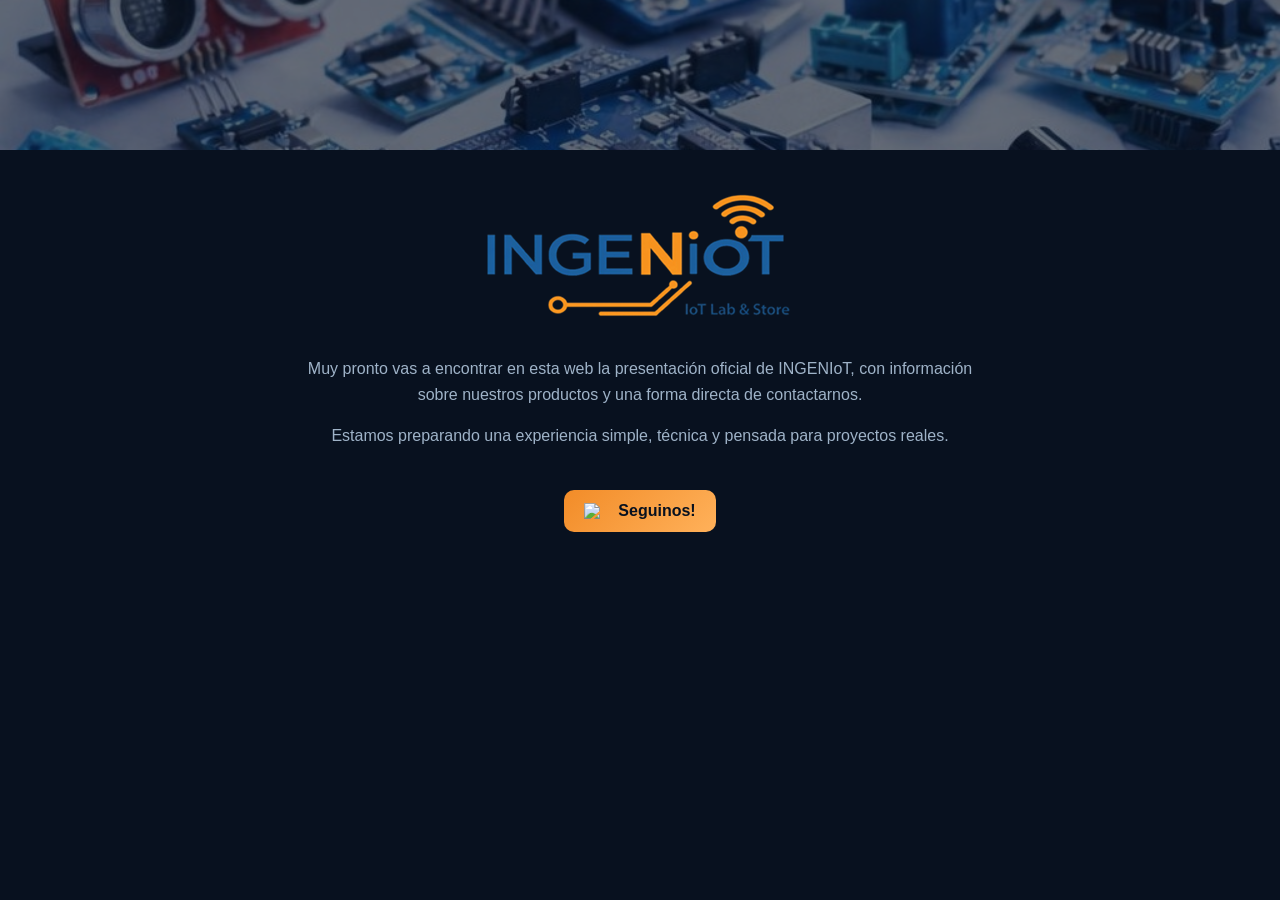
==== index.html @ 0d0c2e65 "Remove heading and add empty heading in index.html Removed the heading 'Algo está llegando' and repl" ====
<!DOCTYPE html>

<html lang="es">
<head>
  <meta charset="UTF-8">
  <title>INGENIoT</title>
  <meta name="viewport" content="width=device-width, initial-scale=1.0">

  <link rel="icon" type="image/png" href="ingeniot_reducido.png">

  <style>
    body {
      margin: 0;
      font-family: Arial, sans-serif;
      background: #08111F;
      color: #EAF2FB;
      text-align: center;
    }

    /* 🔵 BANNER */
    .banner {
      height: 150px;
      background-image: url("banner_modulos.jpeg");
      background-size: cover;
      background-position: center;
      position: relative;
    }

    .banner::after {
      content: "";
      position: absolute;
      inset: 0;
      background: rgba(8, 17, 31, 0.6);
    }

    .banner-content {
      position: relative;
      z-index: 1;
      height: 100%;
      display: flex;
      align-items: center;
      justify-content: center;
    }

    .banner img {
      width: 180px;
    }

    /* 🔵 CONTENIDO */
    .content {
      padding: 40px 20px;
      max-width: 700px;
      margin: auto;
    }

    .badge {
      display: inline-block;
      margin-bottom: 20px;
      padding: 6px 14px;
      border-radius: 20px;
      background: rgba(242,140,40,0.1);
      color: #FFB15A;
      font-size: 14px;
    }

    h1 {
      font-size: 36px;
      margin-bottom: 20px;
    }

    p {
      color: #9FB3C8;
      line-height: 1.6;
    }

    .btn {
      margin-top: 25px;
      display: inline-flex;
      align-items: center;
      gap: 8px;
      padding: 12px 20px;
      border-radius: 10px;
      text-decoration: none;
      font-weight: bold;
      background: linear-gradient(135deg, #F28C28, #FFB15A);
      color: #08111F;
    }
    
    .icon {
      width: 18px;
      vertical-align: middle;
      margin-right: 8px;
    }

  </style>

</head>

<body>

  <!-- 🔥 BANNER -->

  <div class="banner">
    <div class="banner-content">
    </div>
  </div>

  <!-- 🔥 CONTENIDO -->

  <div class="content">


    
  <!-- LOGO INGENIoT -->
<img src="ingeniot.png" alt="INGENIoT">

    

<h1> </h1>

<p>
  Muy pronto vas a encontrar en esta web la presentación oficial de INGENIoT,
  con información sobre nuestros productos y una forma directa de contactarnos.
</p>

<p>
  Estamos preparando una experiencia simple, técnica y pensada para proyectos reales.
</p>

<a class="btn" href="https://www.instagram.com/ingeniot.store/" target="_blank">
  <img src="ig_logo.png" class="icon">
  Seguinos!
</a>

    

  </div>

</body>
</html>
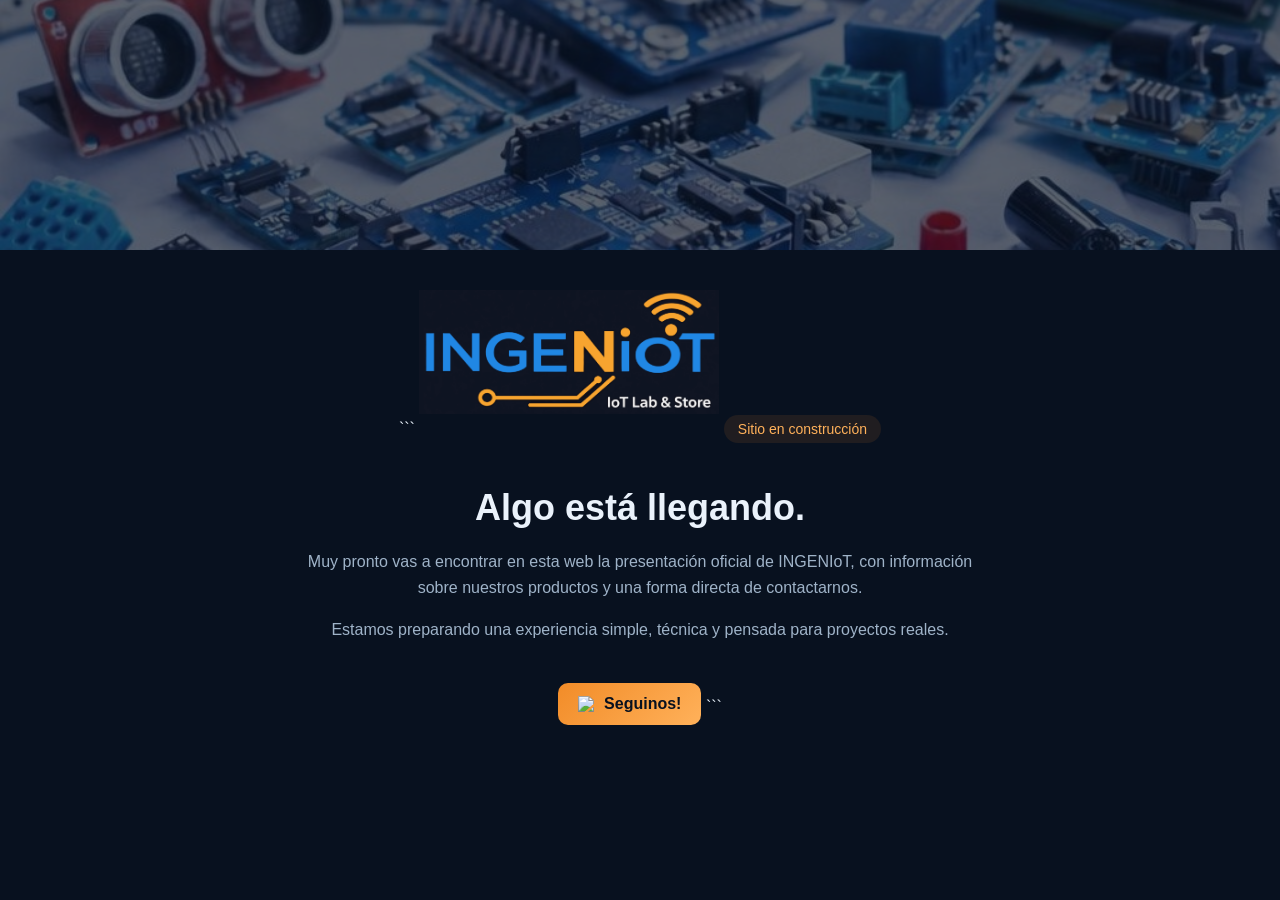
==== commit a5340052: "logo bien dimensionado + banner mejor ajustado + pequeños retoques visuales" ====
--- a/index.html
+++ b/index.html
@@ -19,7 +19,7 @@
 
     /* 🔵 BANNER */
     .banner {
-      height: 150px;
+      height: 250px; /* más alto que antes */
       background-image: url("banner_modulos.jpeg");
       background-size: cover;
       background-position: center;
@@ -30,20 +30,7 @@
       content: "";
       position: absolute;
       inset: 0;
-      background: rgba(8, 17, 31, 0.6);
-    }
-
-    .banner-content {
-      position: relative;
-      z-index: 1;
-      height: 100%;
-      display: flex;
-      align-items: center;
-      justify-content: center;
-    }
-
-    .banner img {
-      width: 180px;
+      background: rgba(8, 17, 31, 0.65); /* un poco más oscuro */
     }
 
     /* 🔵 CONTENIDO */
@@ -51,6 +38,13 @@
       padding: 40px 20px;
       max-width: 700px;
       margin: auto;
+    }
+
+    /* 🔵 LOGO */
+    .logo {
+      width: 300px;
+      max-width: 90%;
+      margin-bottom: 20px;
     }
 
     .badge {
@@ -84,12 +78,15 @@
       font-weight: bold;
       background: linear-gradient(135deg, #F28C28, #FFB15A);
       color: #08111F;
+      transition: 0.2s;
     }
-    
+
+    .btn:hover {
+      transform: scale(1.05);
+    }
+
     .icon {
       width: 18px;
-      vertical-align: middle;
-      margin-right: 8px;
     }
 
   </style>
@@ -100,23 +97,19 @@
 
   <!-- 🔥 BANNER -->
 
-  <div class="banner">
-    <div class="banner-content">
-    </div>
-  </div>
+  <div class="banner"></div>
 
   <!-- 🔥 CONTENIDO -->
 
   <div class="content">
 
+```
+<!-- LOGO -->
+<img src="ingeniot.png" alt="INGENIoT" class="logo">
 
-    
-  <!-- LOGO INGENIoT -->
-<img src="ingeniot.png" alt="INGENIoT">
+<div class="badge">Sitio en construcción</div>
 
-    
-
-<h1> </h1>
+<h1>Algo está llegando.</h1>
 
 <p>
   Muy pronto vas a encontrar en esta web la presentación oficial de INGENIoT,
@@ -131,8 +124,7 @@
   <img src="ig_logo.png" class="icon">
   Seguinos!
 </a>
-
-    
+```
 
   </div>
 
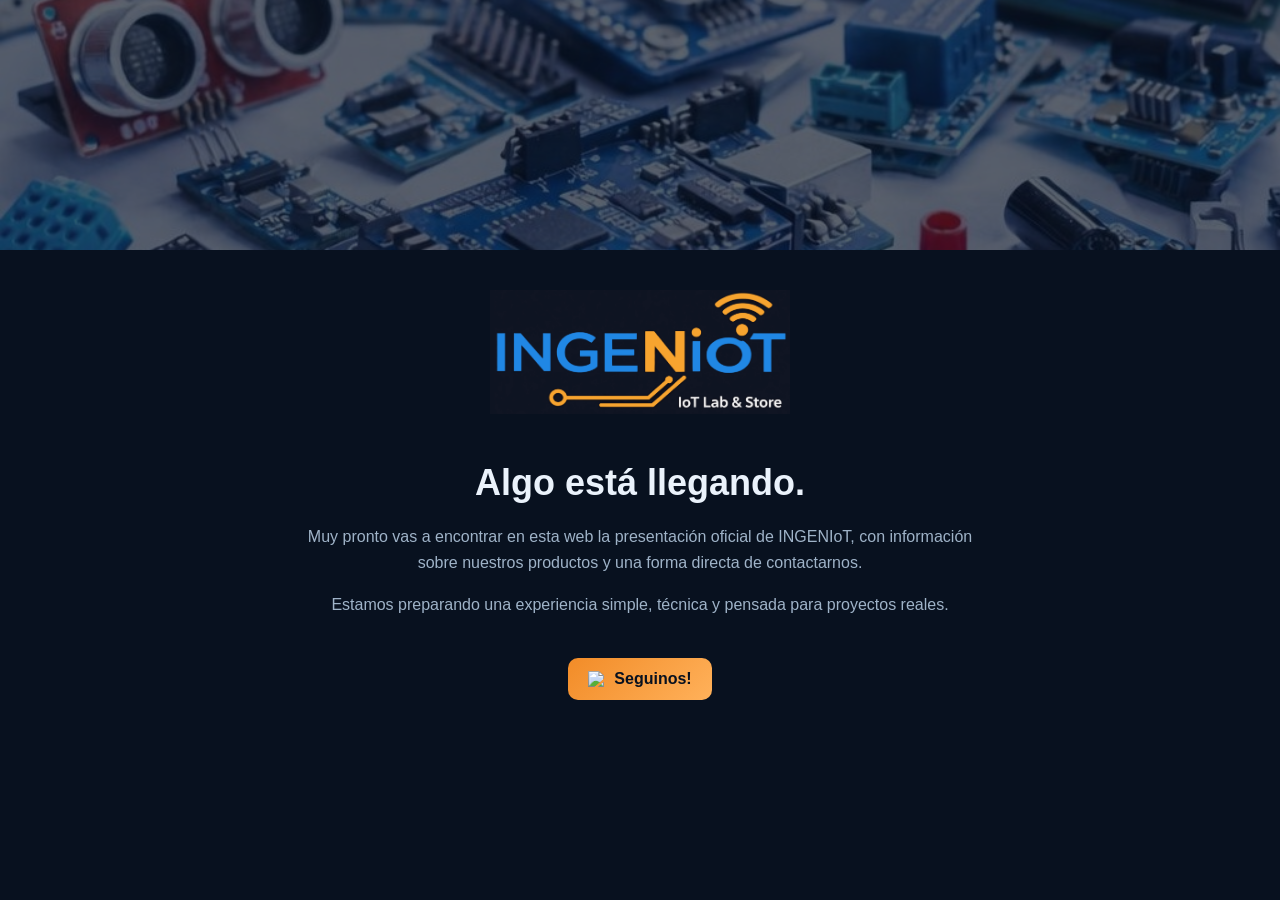
==== commit 9326a290: "Fix HTML formatting and remove unnecessary code" ====
--- a/index.html
+++ b/index.html
@@ -103,11 +103,11 @@
 
   <div class="content">
 
-```
+    
 <!-- LOGO -->
 <img src="ingeniot.png" alt="INGENIoT" class="logo">
 
-<div class="badge">Sitio en construcción</div>
+    
 
 <h1>Algo está llegando.</h1>
 
@@ -124,7 +124,8 @@
   <img src="ig_logo.png" class="icon">
   Seguinos!
 </a>
-```
+
+    
 
   </div>
 
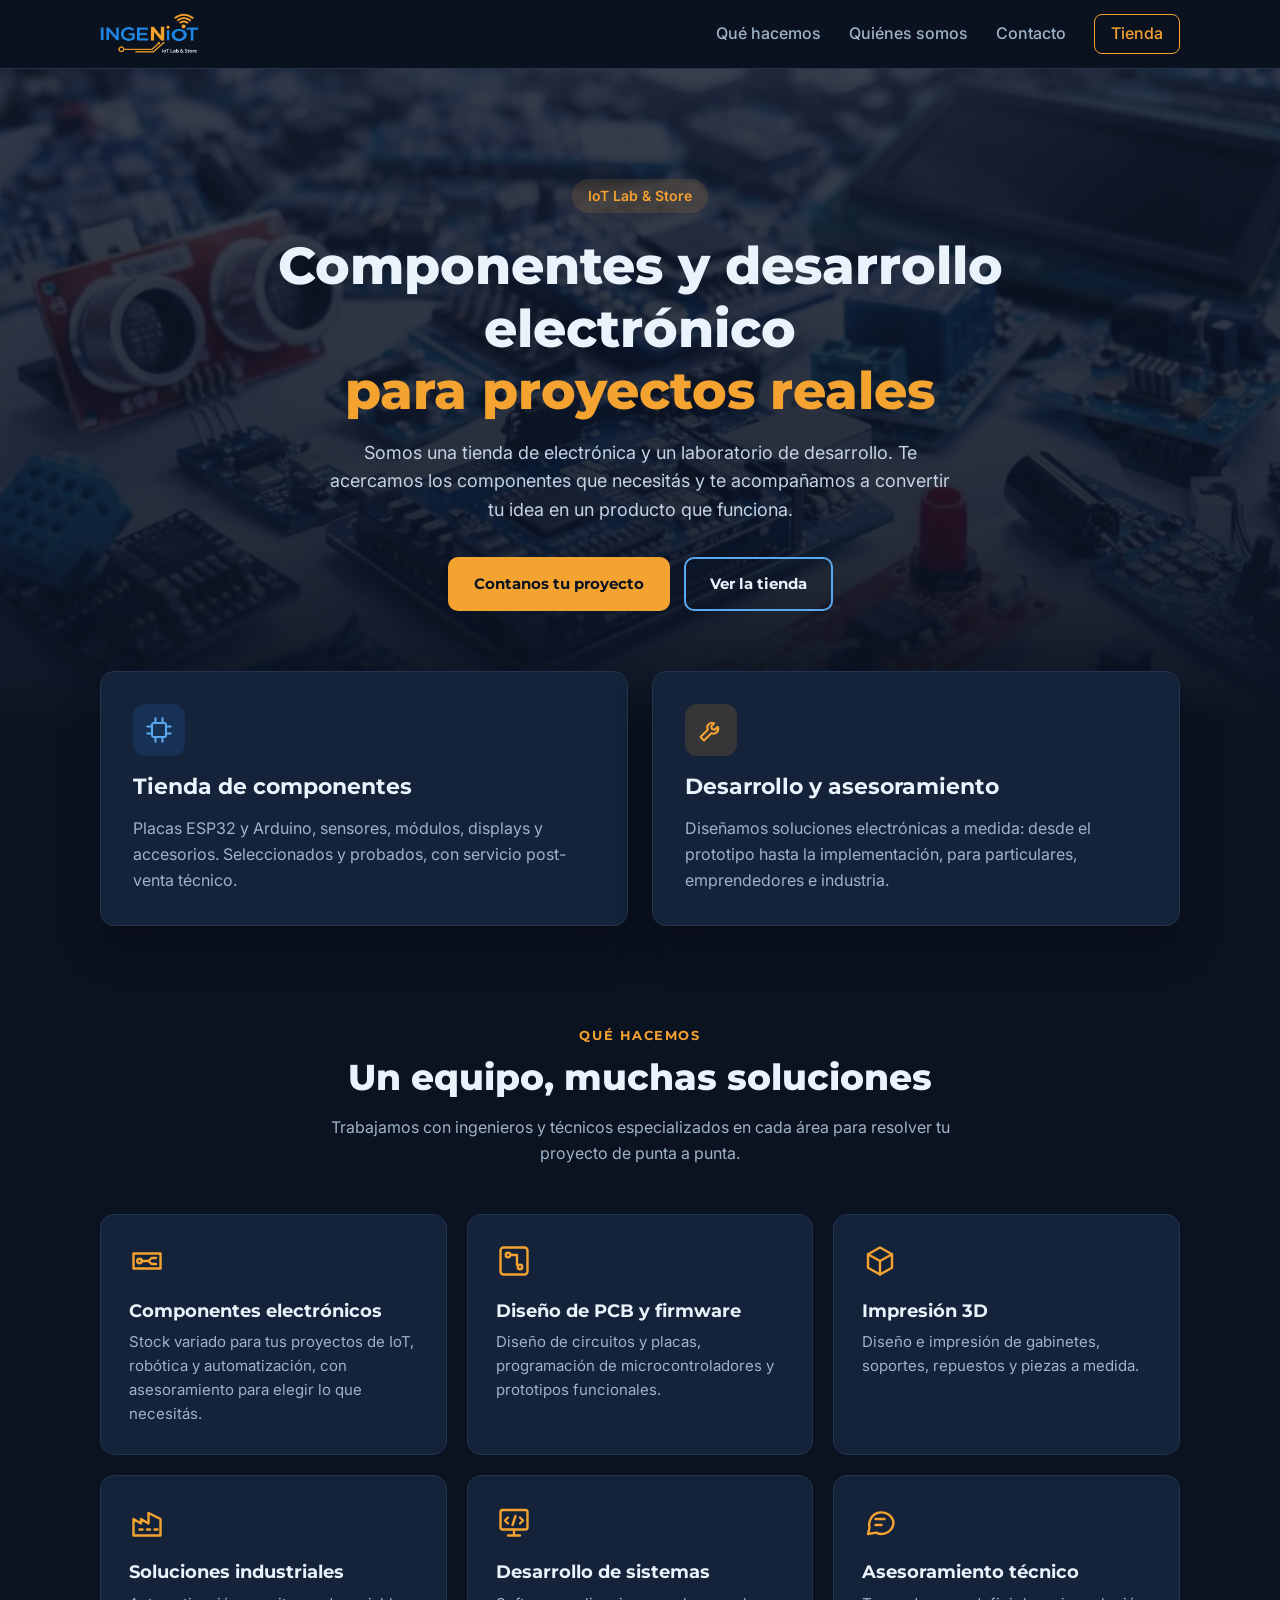
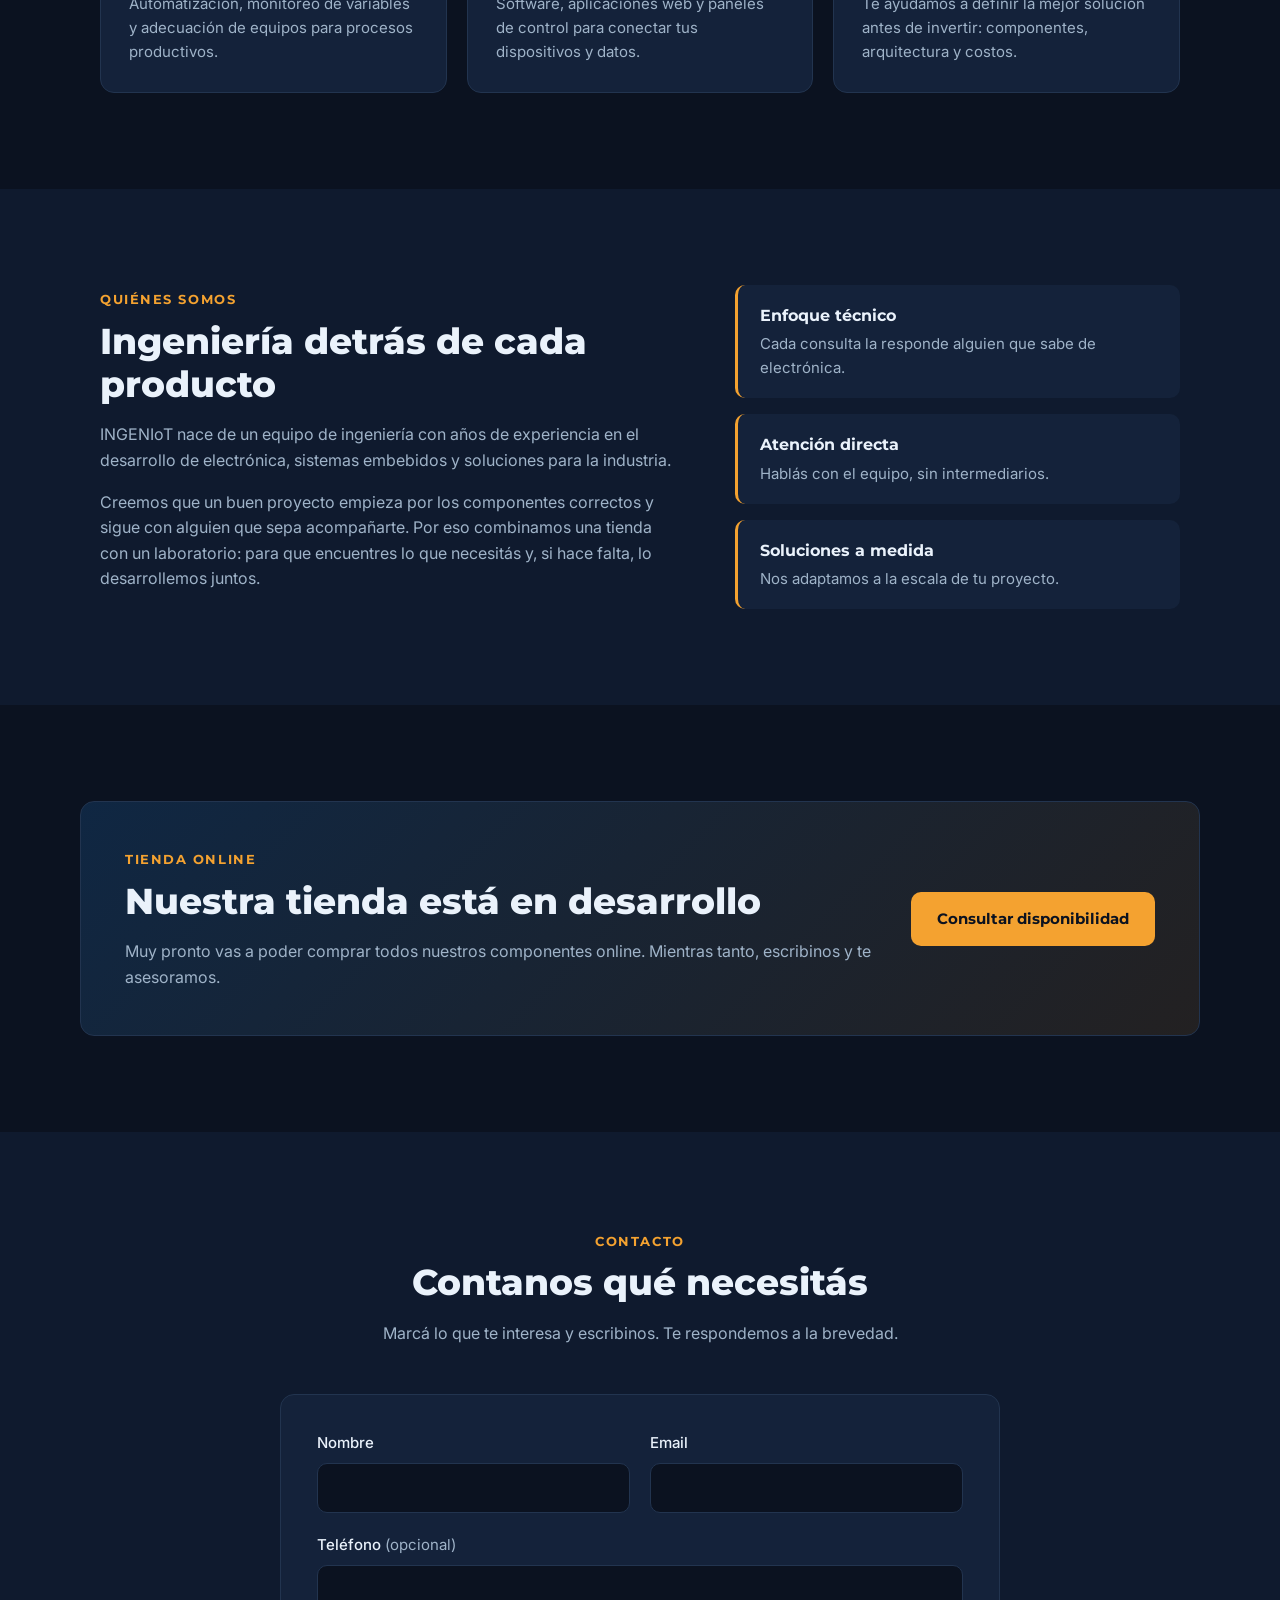
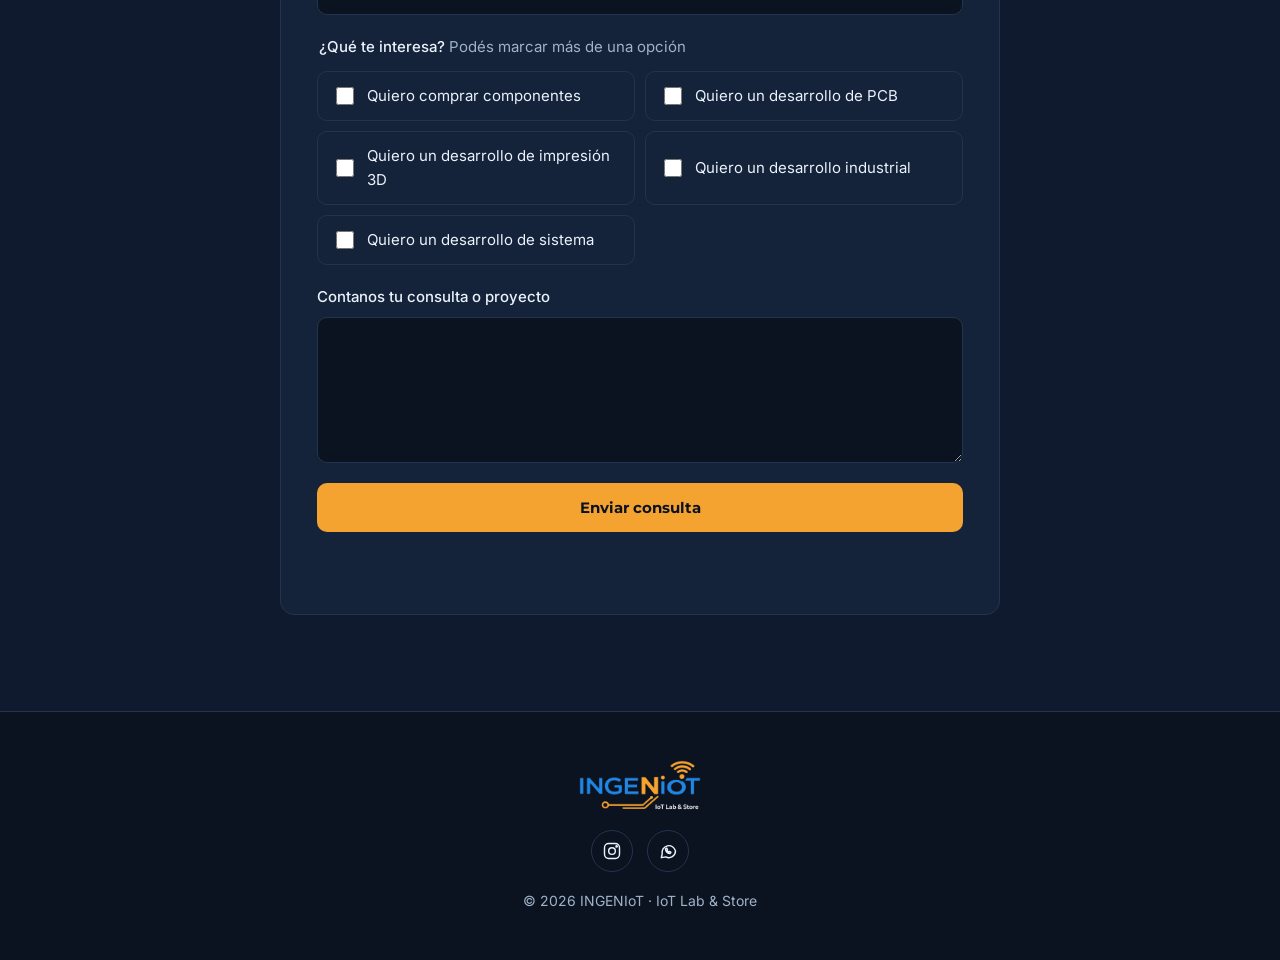
==== commit dd65d7c2: "Landing institucional: servicios, quiénes somos y formulario de contacto - Nueva página con seccione" ====
--- a/index.html
+++ b/index.html
@@ -1,133 +1,218 @@
 <!DOCTYPE html>
-
 <html lang="es">
 <head>
   <meta charset="UTF-8">
-  <title>INGENIoT</title>
   <meta name="viewport" content="width=device-width, initial-scale=1.0">
-
+  <title>INGENIoT | IoT Lab &amp; Store</title>
+  <meta name="description" content="INGENIoT: tienda de componentes electrónicos e IoT, y desarrollos a medida: PCB, firmware, impresión 3D, soluciones industriales y sistemas.">
   <link rel="icon" type="image/png" href="ingeniot_reducido.png">
 
-  <style>
-    body {
-      margin: 0;
-      font-family: Arial, sans-serif;
-      background: #08111F;
-      color: #EAF2FB;
-      text-align: center;
-    }
-
-    /* 🔵 BANNER */
-    .banner {
-      height: 250px; /* más alto que antes */
-      background-image: url("banner_modulos.jpeg");
-      background-size: cover;
-      background-position: center;
-      position: relative;
-    }
-
-    .banner::after {
-      content: "";
-      position: absolute;
-      inset: 0;
-      background: rgba(8, 17, 31, 0.65); /* un poco más oscuro */
-    }
-
-    /* 🔵 CONTENIDO */
-    .content {
-      padding: 40px 20px;
-      max-width: 700px;
-      margin: auto;
-    }
-
-    /* 🔵 LOGO */
-    .logo {
-      width: 300px;
-      max-width: 90%;
-      margin-bottom: 20px;
-    }
-
-    .badge {
-      display: inline-block;
-      margin-bottom: 20px;
-      padding: 6px 14px;
-      border-radius: 20px;
-      background: rgba(242,140,40,0.1);
-      color: #FFB15A;
-      font-size: 14px;
-    }
-
-    h1 {
-      font-size: 36px;
-      margin-bottom: 20px;
-    }
-
-    p {
-      color: #9FB3C8;
-      line-height: 1.6;
-    }
-
-    .btn {
-      margin-top: 25px;
-      display: inline-flex;
-      align-items: center;
-      gap: 8px;
-      padding: 12px 20px;
-      border-radius: 10px;
-      text-decoration: none;
-      font-weight: bold;
-      background: linear-gradient(135deg, #F28C28, #FFB15A);
-      color: #08111F;
-      transition: 0.2s;
-    }
-
-    .btn:hover {
-      transform: scale(1.05);
-    }
-
-    .icon {
-      width: 18px;
-    }
-
-  </style>
-
+  <meta property="og:title" content="INGENIoT | IoT Lab & Store">
+  <meta property="og:description" content="Componentes electrónicos y desarrollos a medida. Un equipo de ingeniería detrás de cada proyecto.">
+  <meta property="og:image" content="https://ingeniotstore.com.ar/ingeniot_reducido.png">
+
+  <link rel="preconnect" href="https://fonts.googleapis.com">
+  <link rel="preconnect" href="https://fonts.gstatic.com" crossorigin>
+  <link href="https://fonts.googleapis.com/css2?family=Montserrat:wght@500;600;700;800&family=Inter:wght@400;500;600&display=swap" rel="stylesheet">
+  <link rel="stylesheet" href="styles.css">
 </head>
 
 <body>
 
-  <!-- 🔥 BANNER -->
-
-  <div class="banner"></div>
-
-  <!-- 🔥 CONTENIDO -->
-
-  <div class="content">
-
-    
-<!-- LOGO -->
-<img src="ingeniot.png" alt="INGENIoT" class="logo">
-
-    
-
-<h1>Algo está llegando.</h1>
-
-<p>
-  Muy pronto vas a encontrar en esta web la presentación oficial de INGENIoT,
-  con información sobre nuestros productos y una forma directa de contactarnos.
-</p>
-
-<p>
-  Estamos preparando una experiencia simple, técnica y pensada para proyectos reales.
-</p>
-
-<a class="btn" href="https://www.instagram.com/ingeniot.store/" target="_blank">
-  <img src="ig_logo.png" class="icon">
-  Seguinos!
-</a>
-
-    
-
-  </div>
-
+  <!-- ===== ENCABEZADO ===== -->
+  <header class="header">
+    <div class="container header-inner">
+      <a href="#inicio" class="brand"><img src="ingeniot.png" alt="INGENIoT IoT Lab & Store"></a>
+      <button class="menu-toggle" aria-label="Abrir menú" aria-expanded="false">
+        <span></span><span></span><span></span>
+      </button>
+      <nav class="nav">
+        <a href="#servicios">Qué hacemos</a>
+        <a href="#nosotros">Quiénes somos</a>
+        <a href="#contacto">Contacto</a>
+        <a href="#tienda" class="nav-store">Tienda</a>
+      </nav>
+    </div>
+  </header>
+
+  <!-- ===== HERO ===== -->
+  <section class="hero" id="inicio">
+    <div class="container hero-inner">
+      <span class="badge">IoT Lab &amp; Store</span>
+      <h1>Componentes y desarrollo electrónico<br><span class="accent">para proyectos reales</span></h1>
+      <p class="lead">
+        Somos una tienda de electrónica y un laboratorio de desarrollo.
+        Te acercamos los componentes que necesitás y te acompañamos a convertir tu idea
+        en un producto que funciona.
+      </p>
+      <div class="hero-actions">
+        <a href="#contacto" class="btn btn-primary">Contanos tu proyecto</a>
+        <a href="#tienda" class="btn btn-ghost">Ver la tienda</a>
+      </div>
+    </div>
+  </section>
+
+  <!-- ===== DOS PILARES ===== -->
+  <section class="pillars container">
+    <article class="pillar">
+      <div class="pillar-icon">
+        <svg viewBox="0 0 24 24" aria-hidden="true"><rect x="6" y="6" width="12" height="12" rx="1.5"/><path d="M9 2v4M15 2v4M9 18v4M15 18v4M2 9h4M2 15h4M18 9h4M18 15h4"/></svg>
+      </div>
+      <h2>Tienda de componentes</h2>
+      <p>Placas ESP32 y Arduino, sensores, módulos, displays y accesorios. Seleccionados y probados, con servicio post-venta técnico.</p>
+    </article>
+    <article class="pillar">
+      <div class="pillar-icon">
+        <svg viewBox="0 0 24 24" aria-hidden="true"><path d="M14.7 6.3a4 4 0 0 0-5.4 5.4L3 18l3 3 6.3-6.3a4 4 0 0 0 5.4-5.4l-2.5 2.5-2.4-.6-.6-2.4z"/></svg>
+      </div>
+      <h2>Desarrollo y asesoramiento</h2>
+      <p>Diseñamos soluciones electrónicas a medida: desde el prototipo hasta la implementación, para particulares, emprendedores e industria.</p>
+    </article>
+  </section>
+
+  <!-- ===== SERVICIOS ===== -->
+  <section class="section" id="servicios">
+    <div class="container">
+      <header class="section-head">
+        <span class="kicker">Qué hacemos</span>
+        <h2>Un equipo, muchas soluciones</h2>
+        <p>Trabajamos con ingenieros y técnicos especializados en cada área para resolver tu proyecto de punta a punta.</p>
+      </header>
+
+      <div class="cards">
+        <article class="card">
+          <svg viewBox="0 0 24 24" aria-hidden="true"><path d="M3 7h18v10H3z"/><circle cx="7" cy="12" r="1.5"/><path d="M8.5 12H13l2-2h3M13 12l2 2h3"/></svg>
+          <h3>Componentes electrónicos</h3>
+          <p>Stock variado para tus proyectos de IoT, robótica y automatización, con asesoramiento para elegir lo que necesitás.</p>
+        </article>
+        <article class="card">
+          <svg viewBox="0 0 24 24" aria-hidden="true"><rect x="3" y="3" width="18" height="18" rx="2"/><circle cx="8" cy="8" r="1.5"/><circle cx="16" cy="16" r="1.5"/><path d="M9.5 8H14v6.5"/></svg>
+          <h3>Diseño de PCB y firmware</h3>
+          <p>Diseño de circuitos y placas, programación de microcontroladores y prototipos funcionales.</p>
+        </article>
+        <article class="card">
+          <svg viewBox="0 0 24 24" aria-hidden="true"><path d="M12 3l8 4.5v9L12 21l-8-4.5v-9z"/><path d="M12 12l8-4.5M12 12v9M12 12L4 7.5"/></svg>
+          <h3>Impresión 3D</h3>
+          <p>Diseño e impresión de gabinetes, soportes, repuestos y piezas a medida.</p>
+        </article>
+        <article class="card">
+          <svg viewBox="0 0 24 24" aria-hidden="true"><path d="M3 21V10l5 3V10l5 3V6l8 4v11z"/><path d="M7 17h2M12 17h2M17 17h2"/></svg>
+          <h3>Soluciones industriales</h3>
+          <p>Automatización, monitoreo de variables y adecuación de equipos para procesos productivos.</p>
+        </article>
+        <article class="card">
+          <svg viewBox="0 0 24 24" aria-hidden="true"><rect x="3" y="4" width="18" height="13" rx="1.5"/><path d="M8 21h8M12 17v4M8 9l-2 2 2 2M16 9l2 2-2 2M13 8l-2 6"/></svg>
+          <h3>Desarrollo de sistemas</h3>
+          <p>Software, aplicaciones web y paneles de control para conectar tus dispositivos y datos.</p>
+        </article>
+        <article class="card">
+          <svg viewBox="0 0 24 24" aria-hidden="true"><path d="M21 12a8 8 0 0 1-11.6 7.1L4 20l1-4.4A8 8 0 1 1 21 12z"/><path d="M9 10h6M9 14h4"/></svg>
+          <h3>Asesoramiento técnico</h3>
+          <p>Te ayudamos a definir la mejor solución antes de invertir: componentes, arquitectura y costos.</p>
+        </article>
+      </div>
+    </div>
+  </section>
+
+  <!-- ===== QUIÉNES SOMOS ===== -->
+  <section class="section section-alt" id="nosotros">
+    <div class="container about">
+      <div class="about-text">
+        <span class="kicker">Quiénes somos</span>
+        <h2>Ingeniería detrás de cada producto</h2>
+        <p>
+          INGENIoT nace de un equipo de ingeniería con años de experiencia en el desarrollo
+          de electrónica, sistemas embebidos y soluciones para la industria.
+        </p>
+        <p>
+          Creemos que un buen proyecto empieza por los componentes correctos y sigue con
+          alguien que sepa acompañarte. Por eso combinamos una tienda con un laboratorio:
+          para que encuentres lo que necesitás y, si hace falta, lo desarrollemos juntos.
+        </p>
+      </div>
+      <ul class="values">
+        <li><strong>Enfoque técnico</strong><span>Cada consulta la responde alguien que sabe de electrónica.</span></li>
+        <li><strong>Atención directa</strong><span>Hablás con el equipo, sin intermediarios.</span></li>
+        <li><strong>Soluciones a medida</strong><span>Nos adaptamos a la escala de tu proyecto.</span></li>
+      </ul>
+    </div>
+  </section>
+
+  <!-- ===== TIENDA ===== -->
+  <section class="section" id="tienda">
+    <div class="container store-cta">
+      <div>
+        <span class="kicker">Tienda online</span>
+        <h2>Nuestra tienda está en desarrollo</h2>
+        <p>Muy pronto vas a poder comprar todos nuestros componentes online. Mientras tanto, escribinos y te asesoramos.</p>
+      </div>
+      <a href="#contacto" class="btn btn-primary" id="store-link">
+        <span id="store-link-text">Consultar disponibilidad</span>
+      </a>
+    </div>
+  </section>
+
+  <!-- ===== CONTACTO ===== -->
+  <section class="section section-alt" id="contacto">
+    <div class="container contact">
+      <header class="section-head">
+        <span class="kicker">Contacto</span>
+        <h2>Contanos qué necesitás</h2>
+        <p>Marcá lo que te interesa y escribinos. Te respondemos a la brevedad.</p>
+      </header>
+
+      <form class="form" id="contact-form" novalidate>
+        <input type="hidden" name="_subject" value="Nueva consulta desde ingeniotstore.com.ar">
+        <input type="text" name="_gotcha" tabindex="-1" autocomplete="off" style="display:none">
+        <div class="form-row">
+          <label>Nombre
+            <input type="text" name="nombre" required autocomplete="name">
+          </label>
+          <label>Email
+            <input type="email" name="email" required autocomplete="email">
+          </label>
+        </div>
+        <label><span>Teléfono <span class="optional">(opcional)</span></span>
+          <input type="tel" name="telefono" autocomplete="tel">
+        </label>
+
+        <fieldset>
+          <legend>¿Qué te interesa? <span class="optional">Podés marcar más de una opción</span></legend>
+          <div class="checks">
+            <label class="check"><input type="checkbox" name="interes" value="Quiero comprar componentes"><span>Quiero comprar componentes</span></label>
+            <label class="check"><input type="checkbox" name="interes" value="Quiero un desarrollo de PCB"><span>Quiero un desarrollo de PCB</span></label>
+            <label class="check"><input type="checkbox" name="interes" value="Quiero un desarrollo de impresión 3D"><span>Quiero un desarrollo de impresión 3D</span></label>
+            <label class="check"><input type="checkbox" name="interes" value="Quiero un desarrollo industrial"><span>Quiero un desarrollo industrial</span></label>
+            <label class="check"><input type="checkbox" name="interes" value="Quiero un desarrollo de sistema"><span>Quiero un desarrollo de sistema</span></label>
+          </div>
+        </fieldset>
+
+        <label>Contanos tu consulta o proyecto
+          <textarea name="mensaje" rows="5" required></textarea>
+        </label>
+
+        <button type="submit" class="btn btn-primary btn-block">Enviar consulta</button>
+        <p class="form-status" id="form-status" role="status"></p>
+      </form>
+    </div>
+  </section>
+
+  <!-- ===== PIE ===== -->
+  <footer class="footer">
+    <div class="container footer-inner">
+      <img src="ingeniot.png" alt="INGENIoT" class="footer-logo">
+      <div class="social">
+        <a href="https://www.instagram.com/ingeniot.store/" target="_blank" rel="noopener" aria-label="Instagram">
+          <svg viewBox="0 0 24 24" aria-hidden="true"><rect x="3" y="3" width="18" height="18" rx="5"/><circle cx="12" cy="12" r="4"/><circle cx="17.5" cy="6.5" r="0.8" class="fill"/></svg>
+        </a>
+        <a href="https://wa.me/5491128269570" target="_blank" rel="noopener" aria-label="WhatsApp">
+          <svg viewBox="0 0 24 24" aria-hidden="true"><path d="M21 12a8 8 0 0 1-11.6 7.1L4 20l1-4.4A8 8 0 1 1 21 12z"/><path d="M9 9.5c0 3 2.5 5.5 5.5 5.5l1-1.5-2-1-1 .8a4 4 0 0 1-1.8-1.8l.8-1-1-2z"/></svg>
+        </a>
+      </div>
+      <p class="copy">© <span id="year"></span> INGENIoT · IoT Lab &amp; Store</p>
+    </div>
+  </footer>
+
+  <script src="script.js"></script>
 </body>
 </html>
--- a/styles.css
+++ b/styles.css
@@ -0,0 +1,218 @@
+/* ===== Paleta INGENIoT ===== */
+:root {
+  --bg: #0B1220;
+  --bg-alt: #0F1A2E;
+  --surface: #14223A;
+  --border: #22344F;
+  --blue: #2385E0;
+  --blue-light: #5AA9F0;
+  --orange: #F4A230;
+  --orange-dark: #E08A12;
+  --text: #EAF2FB;
+  --muted: #9FB3C8;
+  --radius: 14px;
+  --max: 1120px;
+}
+
+* { box-sizing: border-box; }
+
+html { scroll-behavior: smooth; scroll-padding-top: 76px; }
+
+body {
+  margin: 0;
+  font-family: "Inter", Arial, sans-serif;
+  background: var(--bg);
+  color: var(--text);
+  line-height: 1.6;
+  -webkit-font-smoothing: antialiased;
+}
+
+h1, h2, h3 { font-family: "Montserrat", Arial, sans-serif; line-height: 1.2; margin: 0 0 16px; }
+p { margin: 0 0 16px; color: var(--muted); }
+a { color: inherit; }
+img { max-width: 100%; display: block; }
+
+.container { max-width: var(--max); margin: 0 auto; padding: 0 20px; }
+.accent { color: var(--orange); }
+
+/* ===== Botones ===== */
+.btn {
+  display: inline-flex; align-items: center; justify-content: center; gap: 8px;
+  padding: 13px 24px; border-radius: 10px; border: 2px solid transparent;
+  font-family: "Montserrat", Arial, sans-serif; font-weight: 700; font-size: 15px;
+  text-decoration: none; cursor: pointer; transition: transform .15s, background .15s, border-color .15s;
+}
+.btn:hover { transform: translateY(-2px); }
+.btn-primary { background: var(--orange); color: #0B1220; }
+.btn-primary:hover { background: #FFB54D; }
+.btn-ghost { border-color: var(--blue-light); color: var(--text); }
+.btn-ghost:hover { background: rgba(90,169,240,.12); }
+.btn-block { width: 100%; }
+
+/* ===== Encabezado ===== */
+.header {
+  position: sticky; top: 0; z-index: 10;
+  background: rgba(11,18,32,.92); backdrop-filter: blur(8px);
+  border-bottom: 1px solid var(--border);
+}
+.header-inner { display: flex; align-items: center; justify-content: space-between; height: 68px; }
+.brand img { height: 42px; width: auto; }
+.nav { display: flex; align-items: center; gap: 28px; }
+.nav a { text-decoration: none; font-weight: 500; color: var(--muted); transition: color .15s; }
+.nav a:hover { color: var(--text); }
+.nav .nav-store { color: var(--orange); border: 1.5px solid var(--orange); padding: 6px 16px; border-radius: 8px; }
+.nav .nav-store:hover { background: var(--orange); color: #0B1220; }
+
+.menu-toggle { display: none; background: none; border: 0; padding: 8px; cursor: pointer; }
+.menu-toggle span { display: block; width: 24px; height: 2px; margin: 5px 0; background: var(--text); transition: .2s; }
+
+/* ===== Hero ===== */
+.hero {
+  position: relative; padding: 110px 0 120px; text-align: center;
+  background: linear-gradient(180deg, rgba(11,18,32,.80) 0%, rgba(11,18,32,.88) 70%, var(--bg) 100%),
+              url("banner_modulos.jpeg") center / cover no-repeat;
+}
+.hero-inner { max-width: 820px; }
+.badge {
+  display: inline-block; margin-bottom: 22px; padding: 6px 16px; border-radius: 999px;
+  background: rgba(244,162,48,.12); color: var(--orange); font-size: 14px; font-weight: 600;
+}
+.hero h1 { font-size: clamp(30px, 5vw, 52px); font-weight: 800; }
+.lead { font-size: 18px; max-width: 640px; margin: 0 auto 32px; color: #C3D3E4; }
+.hero-actions { display: flex; gap: 14px; justify-content: center; flex-wrap: wrap; }
+
+/* ===== Pilares ===== */
+.pillars {
+  display: grid; grid-template-columns: 1fr 1fr; gap: 24px;
+  margin-top: -60px; position: relative;
+}
+.pillar {
+  background: var(--surface); border: 1px solid var(--border); border-radius: var(--radius);
+  padding: 32px; box-shadow: 0 20px 40px rgba(0,0,0,.25);
+}
+.pillar h2 { font-size: 22px; }
+.pillar p { margin: 0; }
+.pillar-icon {
+  width: 52px; height: 52px; border-radius: 12px; margin-bottom: 18px;
+  display: grid; place-items: center; background: rgba(35,133,224,.15);
+}
+.pillar:nth-child(2) .pillar-icon { background: rgba(244,162,48,.15); }
+.pillar-icon svg { width: 28px; height: 28px; fill: none; stroke: var(--blue-light); stroke-width: 1.8; stroke-linecap: round; stroke-linejoin: round; }
+.pillar:nth-child(2) .pillar-icon svg { stroke: var(--orange); }
+
+/* ===== Secciones ===== */
+.section { padding: 96px 0; }
+.section-alt { background: var(--bg-alt); }
+.section-head { text-align: center; max-width: 680px; margin: 0 auto 48px; }
+.section-head h2, .about h2, .store-cta h2 { font-size: clamp(26px, 3.5vw, 36px); font-weight: 800; }
+.kicker {
+  display: inline-block; margin-bottom: 10px; color: var(--orange);
+  font-family: "Montserrat", Arial, sans-serif; font-weight: 700; font-size: 13px;
+  letter-spacing: .12em; text-transform: uppercase;
+}
+
+/* ===== Tarjetas de servicios ===== */
+.cards { display: grid; grid-template-columns: repeat(3, 1fr); gap: 20px; }
+.card {
+  background: var(--surface); border: 1px solid var(--border); border-radius: var(--radius);
+  padding: 28px; transition: border-color .2s, transform .2s;
+}
+.card:hover { border-color: var(--blue); transform: translateY(-4px); }
+.card svg { width: 36px; height: 36px; margin-bottom: 14px; fill: none; stroke: var(--orange); stroke-width: 1.6; stroke-linecap: round; stroke-linejoin: round; }
+.card h3 { font-size: 18px; margin-bottom: 8px; }
+.card p { margin: 0; font-size: 15px; }
+
+/* ===== Quiénes somos ===== */
+.about { display: grid; grid-template-columns: 1.3fr 1fr; gap: 56px; align-items: center; }
+.values { list-style: none; margin: 0; padding: 0; display: grid; gap: 16px; }
+.values li {
+  background: var(--surface); border-left: 3px solid var(--orange); border-radius: 10px;
+  padding: 18px 22px; display: grid; gap: 4px;
+}
+.values strong { font-family: "Montserrat", Arial, sans-serif; }
+.values span { color: var(--muted); font-size: 15px; }
+
+/* ===== Tienda ===== */
+.store-cta {
+  display: flex; align-items: center; justify-content: space-between; gap: 32px;
+  background: linear-gradient(135deg, rgba(35,133,224,.18), rgba(244,162,48,.10));
+  border: 1px solid var(--border); border-radius: var(--radius); padding: 44px;
+}
+.store-cta p { margin: 0; }
+.store-cta .btn { flex-shrink: 0; }
+
+/* ===== Formulario ===== */
+.contact { max-width: 760px; }
+.form {
+  background: var(--surface); border: 1px solid var(--border); border-radius: var(--radius);
+  padding: 36px; display: grid; gap: 20px;
+}
+.form-row { display: grid; grid-template-columns: 1fr 1fr; gap: 20px; }
+.form label { display: grid; gap: 8px; font-weight: 500; font-size: 15px; }
+.optional { color: var(--muted); font-weight: 400; }
+.form input[type="text"], .form input[type="email"], .form input[type="tel"], .form textarea {
+  width: 100%; padding: 12px 14px; border-radius: 10px;
+  border: 1px solid var(--border); background: var(--bg); color: var(--text);
+  font: inherit; transition: border-color .15s;
+}
+.form input:focus, .form textarea:focus { outline: none; border-color: var(--blue); box-shadow: 0 0 0 3px rgba(35,133,224,.2); }
+.form textarea { resize: vertical; }
+.form .invalid { border-color: #E5534B; }
+
+fieldset { border: 0; padding: 0; margin: 0; }
+legend { font-weight: 500; font-size: 15px; margin-bottom: 12px; }
+.checks { display: grid; grid-template-columns: 1fr 1fr; gap: 10px; }
+.form .check {
+  display: flex; align-items: center; gap: 10px; font-weight: 400;
+  padding: 12px 14px; border: 1px solid var(--border); border-radius: 10px; cursor: pointer;
+  transition: border-color .15s, background .15s;
+}
+.form .check:hover { border-color: var(--blue); }
+.check input { width: 18px; height: 18px; accent-color: var(--orange); flex-shrink: 0; }
+.check:has(input:checked) { border-color: var(--orange); background: rgba(244,162,48,.08); }
+
+.form-status { margin: 0; text-align: center; min-height: 1.6em; }
+.form-status.ok { color: #5BD18B; }
+.form-status.error { color: #F07A73; }
+
+/* ===== Pie ===== */
+.footer { padding: 48px 0; border-top: 1px solid var(--border); }
+.footer-inner { display: flex; flex-direction: column; align-items: center; gap: 18px; }
+.footer-logo { height: 52px; width: auto; }
+.social { display: flex; gap: 14px; }
+.social a {
+  width: 42px; height: 42px; border-radius: 50%; display: grid; place-items: center;
+  border: 1px solid var(--border); transition: border-color .15s, background .15s;
+}
+.social a:hover { border-color: var(--orange); background: rgba(244,162,48,.1); }
+.social svg { width: 20px; height: 20px; fill: none; stroke: var(--text); stroke-width: 1.7; stroke-linecap: round; stroke-linejoin: round; }
+.social svg .fill { fill: var(--text); }
+.copy { margin: 0; font-size: 14px; }
+
+/* ===== Responsive ===== */
+@media (max-width: 900px) {
+  .cards { grid-template-columns: 1fr 1fr; }
+  .about { grid-template-columns: 1fr; gap: 32px; }
+}
+
+@media (max-width: 720px) {
+  .menu-toggle { display: block; }
+  .nav {
+    position: absolute; top: 68px; left: 0; right: 0;
+    flex-direction: column; gap: 0; padding: 8px 20px 20px;
+    background: var(--bg); border-bottom: 1px solid var(--border);
+    display: none;
+  }
+  .nav.open { display: flex; }
+  .nav a { padding: 12px 0; width: 100%; text-align: center; }
+  .nav .nav-store { margin-top: 8px; }
+  .brand img { height: 36px; }
+
+  .hero { padding: 72px 0 96px; }
+  .lead { font-size: 16px; }
+  .pillars, .cards, .form-row, .checks { grid-template-columns: 1fr; }
+  .pillar, .form { padding: 24px; }
+  .section { padding: 72px 0; }
+  .store-cta { flex-direction: column; align-items: flex-start; padding: 28px; }
+  .store-cta .btn { width: 100%; }
+}
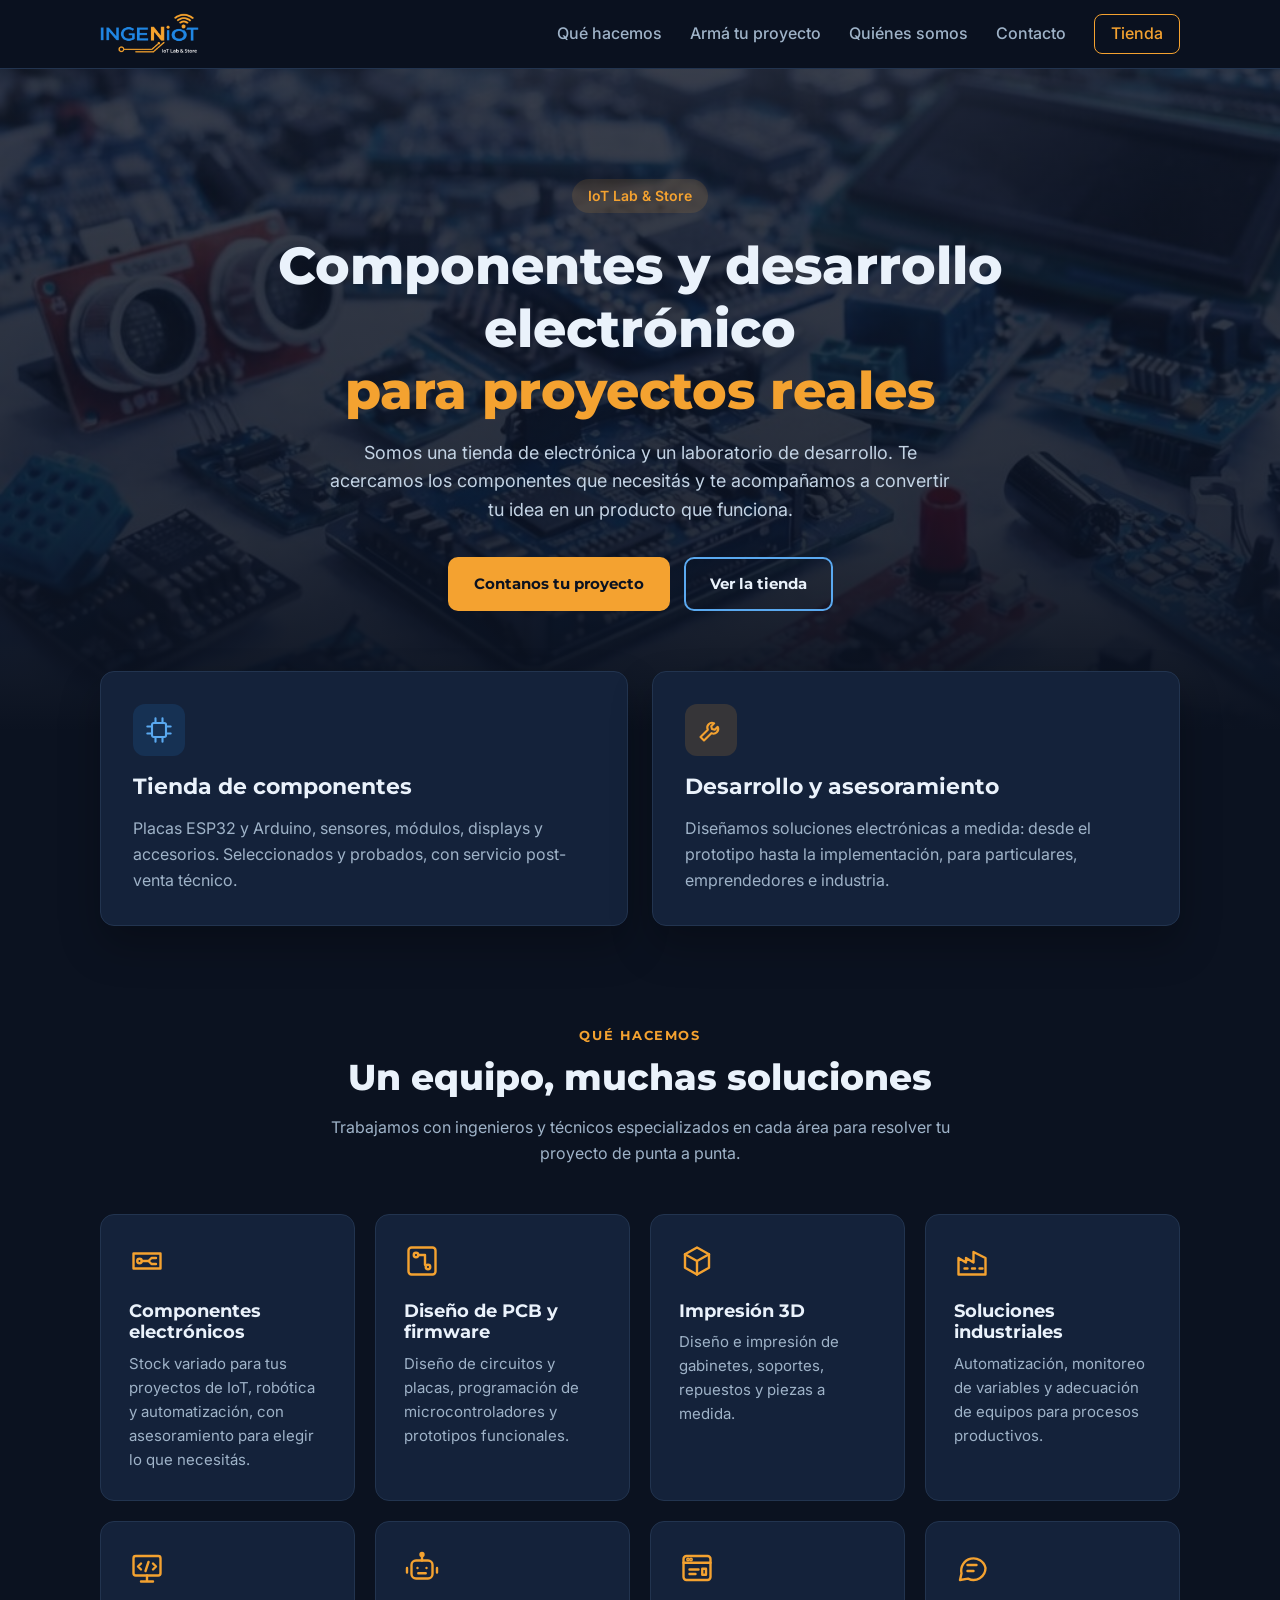
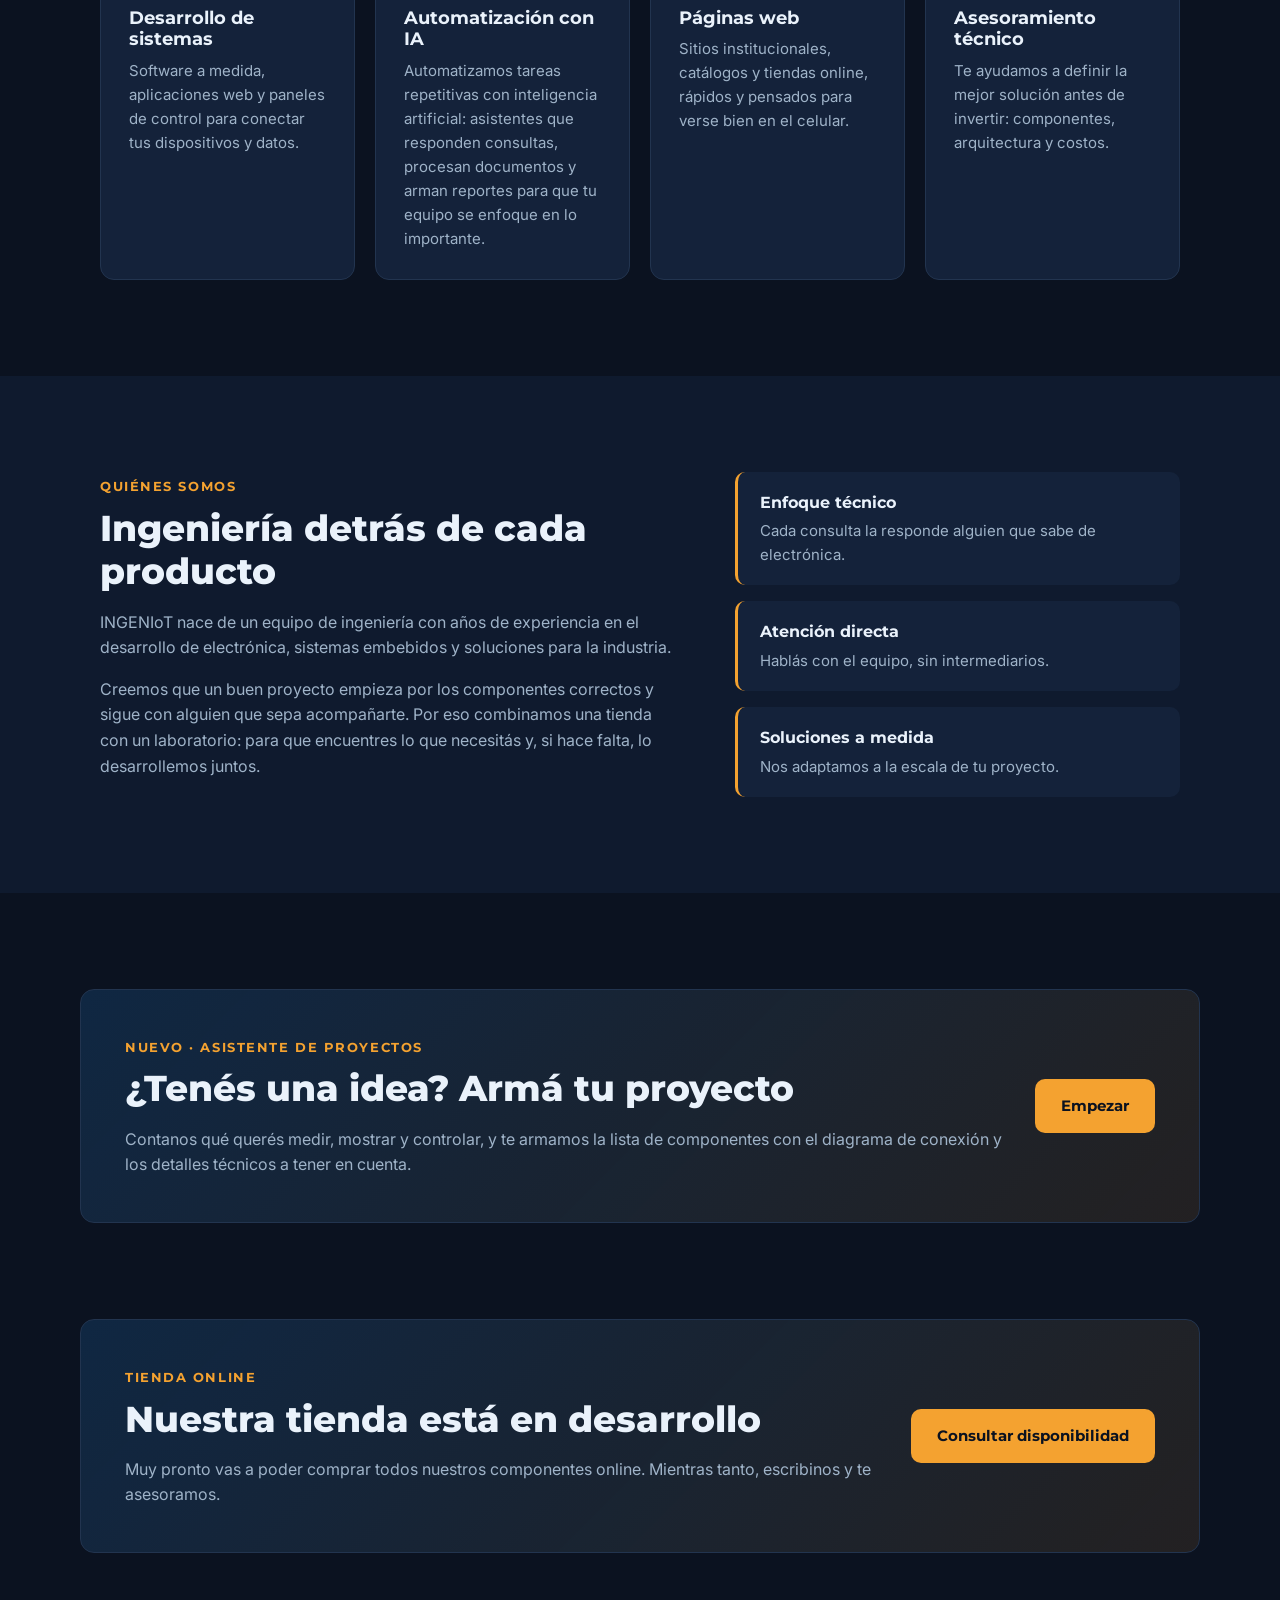
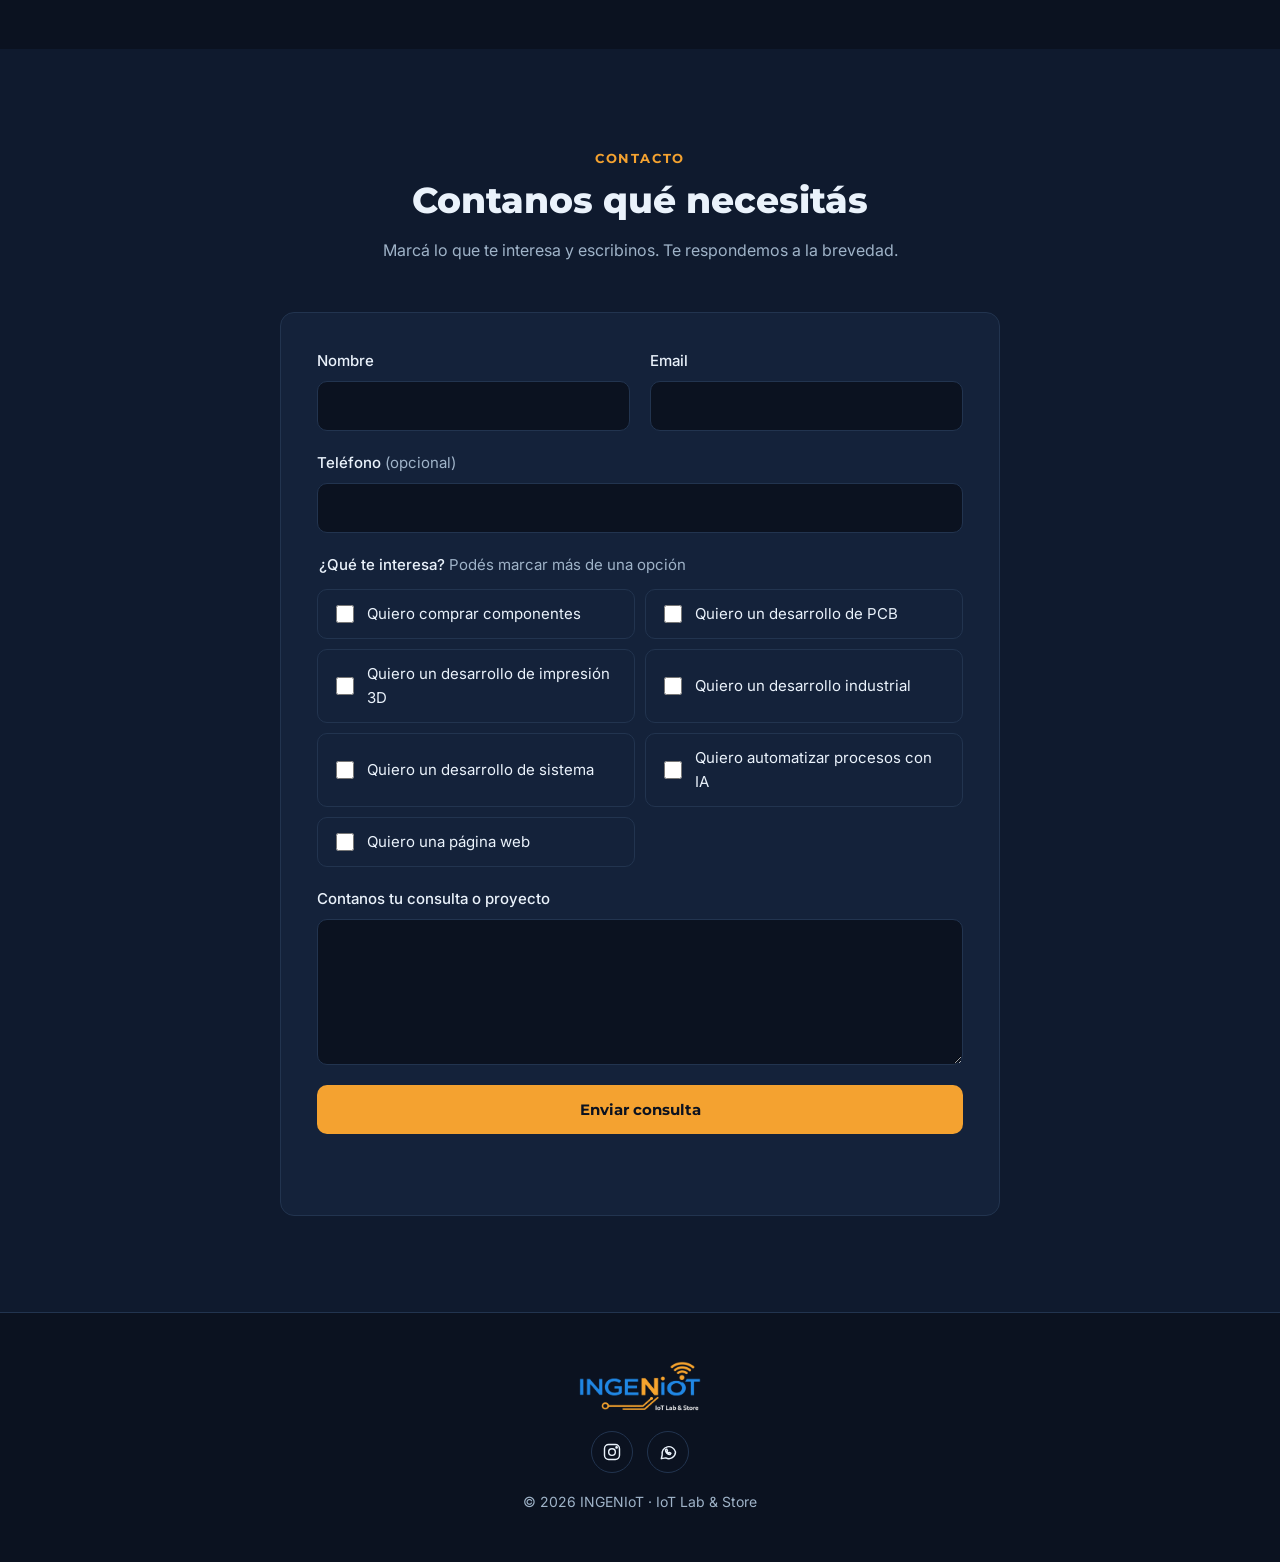
==== commit 48ce38f4: "Servicios: tarjetas de páginas web y automatización con IA, opciones nuevas en el formulario" ====
--- a/index.html
+++ b/index.html
@@ -28,6 +28,7 @@
       </button>
       <nav class="nav">
         <a href="#servicios">Qué hacemos</a>
+        <a href="asistente.html">Armá tu proyecto</a>
         <a href="#nosotros">Quiénes somos</a>
         <a href="#contacto">Contacto</a>
         <a href="#tienda" class="nav-store">Tienda</a>
@@ -103,7 +104,17 @@
         <article class="card">
           <svg viewBox="0 0 24 24" aria-hidden="true"><rect x="3" y="4" width="18" height="13" rx="1.5"/><path d="M8 21h8M12 17v4M8 9l-2 2 2 2M16 9l2 2-2 2M13 8l-2 6"/></svg>
           <h3>Desarrollo de sistemas</h3>
-          <p>Software, aplicaciones web y paneles de control para conectar tus dispositivos y datos.</p>
+          <p>Software a medida, aplicaciones web y paneles de control para conectar tus dispositivos y datos.</p>
+        </article>
+        <article class="card">
+          <svg viewBox="0 0 24 24" aria-hidden="true"><rect x="5" y="7" width="14" height="12" rx="3"/><path d="M12 3v4M9 12h.01M15 12h.01M9.5 15.5h5M2 12v3M22 12v3"/><circle cx="12" cy="3" r="1"/></svg>
+          <h3>Automatización con IA</h3>
+          <p>Automatizamos tareas repetitivas con inteligencia artificial: asistentes que responden consultas, procesan documentos y arman reportes para que tu equipo se enfoque en lo importante.</p>
+        </article>
+        <article class="card">
+          <svg viewBox="0 0 24 24" aria-hidden="true"><rect x="3" y="4" width="18" height="16" rx="2"/><path d="M3 8.5h18"/><circle cx="6" cy="6.3" r=".5"/><circle cx="8" cy="6.3" r=".5"/><path d="M7 13h6M7 16h4M15.5 12.5h2.5v4h-2.5z"/></svg>
+          <h3>Páginas web</h3>
+          <p>Sitios institucionales, catálogos y tiendas online, rápidos y pensados para verse bien en el celular.</p>
         </article>
         <article class="card">
           <svg viewBox="0 0 24 24" aria-hidden="true"><path d="M21 12a8 8 0 0 1-11.6 7.1L4 20l1-4.4A8 8 0 1 1 21 12z"/><path d="M9 10h6M9 14h4"/></svg>
@@ -138,6 +149,18 @@
     </div>
   </section>
 
+  <!-- ===== ASISTENTE ===== -->
+  <section class="section" id="asistente">
+    <div class="container store-cta">
+      <div>
+        <span class="kicker">Nuevo · Asistente de proyectos</span>
+        <h2>¿Tenés una idea? Armá tu proyecto</h2>
+        <p>Contanos qué querés medir, mostrar y controlar, y te armamos la lista de componentes con el diagrama de conexión y los detalles técnicos a tener en cuenta.</p>
+      </div>
+      <a href="asistente.html" class="btn btn-primary">Empezar</a>
+    </div>
+  </section>
+
   <!-- ===== TIENDA ===== -->
   <section class="section" id="tienda">
     <div class="container store-cta">
@@ -184,6 +207,8 @@
             <label class="check"><input type="checkbox" name="interes" value="Quiero un desarrollo de impresión 3D"><span>Quiero un desarrollo de impresión 3D</span></label>
             <label class="check"><input type="checkbox" name="interes" value="Quiero un desarrollo industrial"><span>Quiero un desarrollo industrial</span></label>
             <label class="check"><input type="checkbox" name="interes" value="Quiero un desarrollo de sistema"><span>Quiero un desarrollo de sistema</span></label>
+            <label class="check"><input type="checkbox" name="interes" value="Quiero automatizar procesos con IA"><span>Quiero automatizar procesos con IA</span></label>
+            <label class="check"><input type="checkbox" name="interes" value="Quiero una página web"><span>Quiero una página web</span></label>
           </div>
         </fieldset>
 
--- a/styles.css
+++ b/styles.css
@@ -121,6 +121,7 @@
 .card svg { width: 36px; height: 36px; margin-bottom: 14px; fill: none; stroke: var(--orange); stroke-width: 1.6; stroke-linecap: round; stroke-linejoin: round; }
 .card h3 { font-size: 18px; margin-bottom: 8px; }
 .card p { margin: 0; font-size: 15px; }
+@media (min-width: 1081px) { .cards { grid-template-columns: repeat(4, 1fr); } }
 
 /* ===== Quiénes somos ===== */
 .about { display: grid; grid-template-columns: 1.3fr 1fr; gap: 56px; align-items: center; }
@@ -140,6 +141,7 @@
 }
 .store-cta p { margin: 0; }
 .store-cta .btn { flex-shrink: 0; }
+#asistente { padding-bottom: 0; }
 
 /* ===== Formulario ===== */
 .contact { max-width: 760px; }
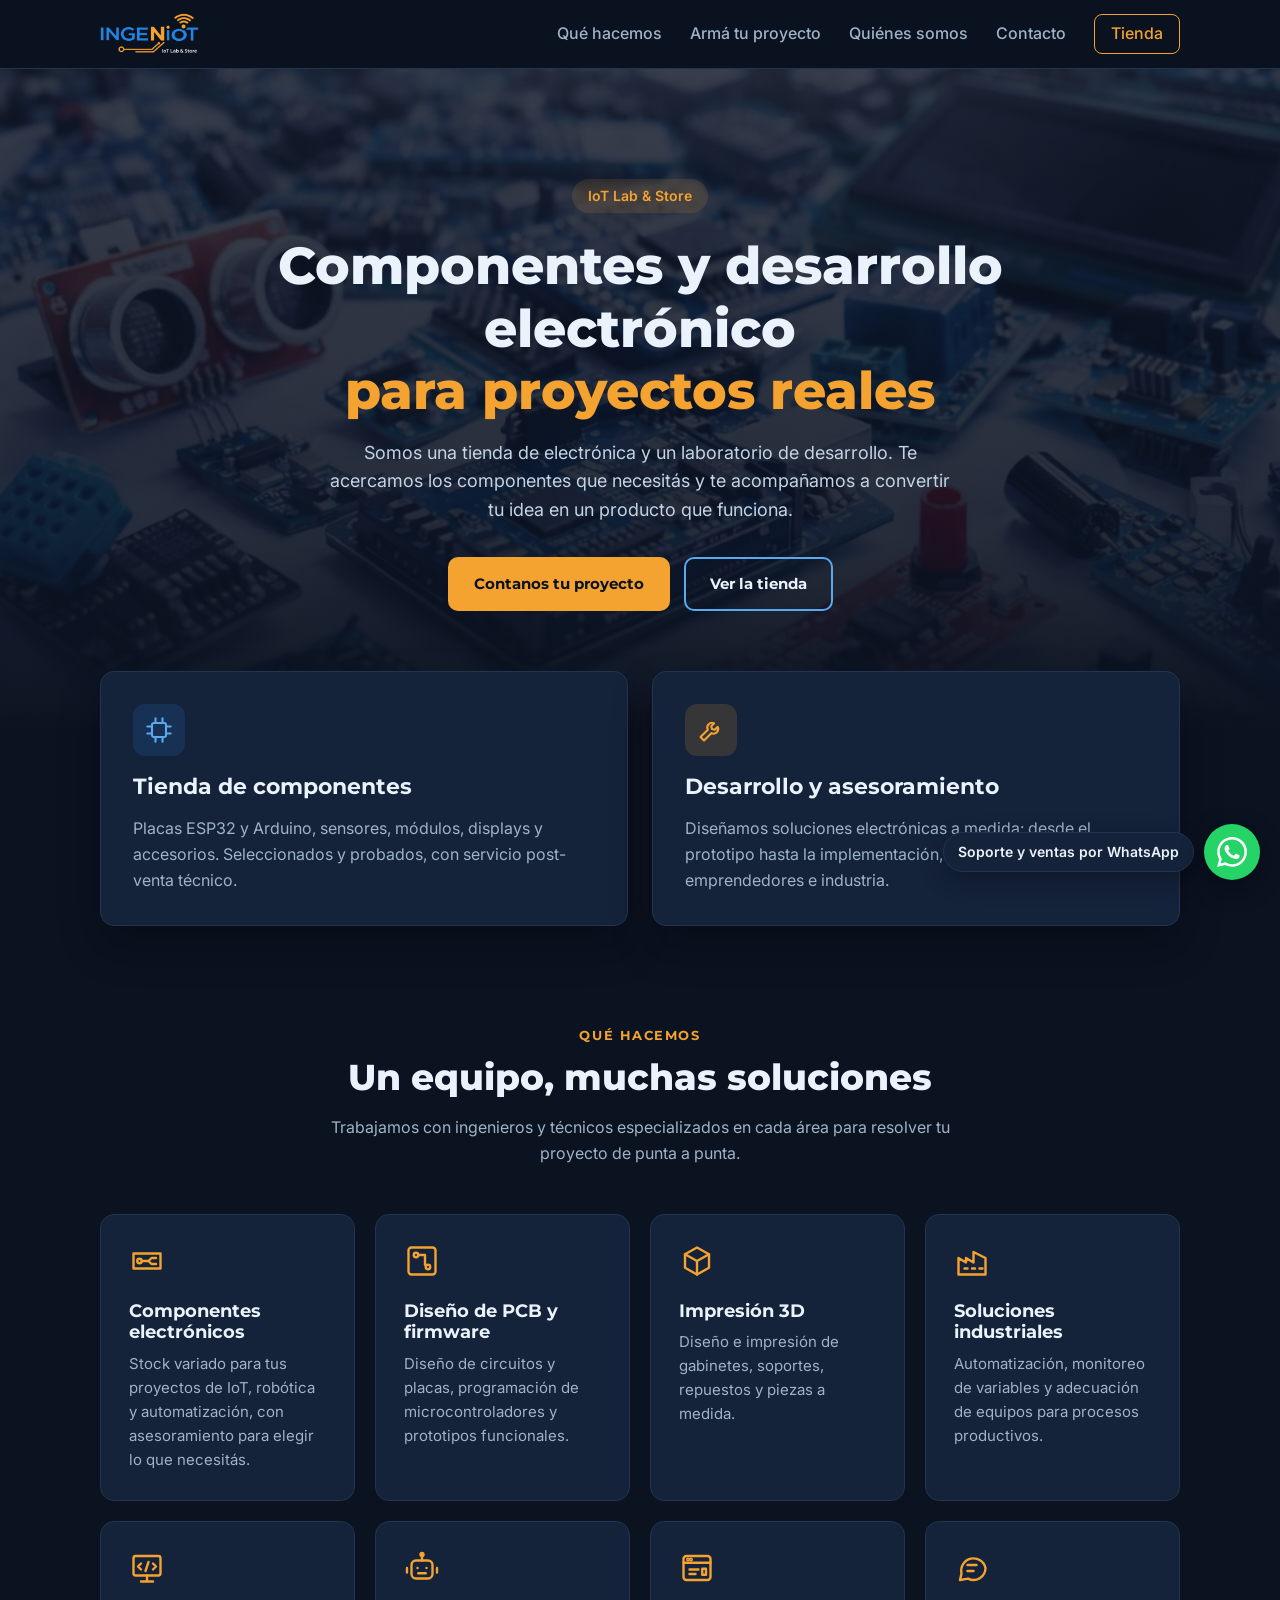
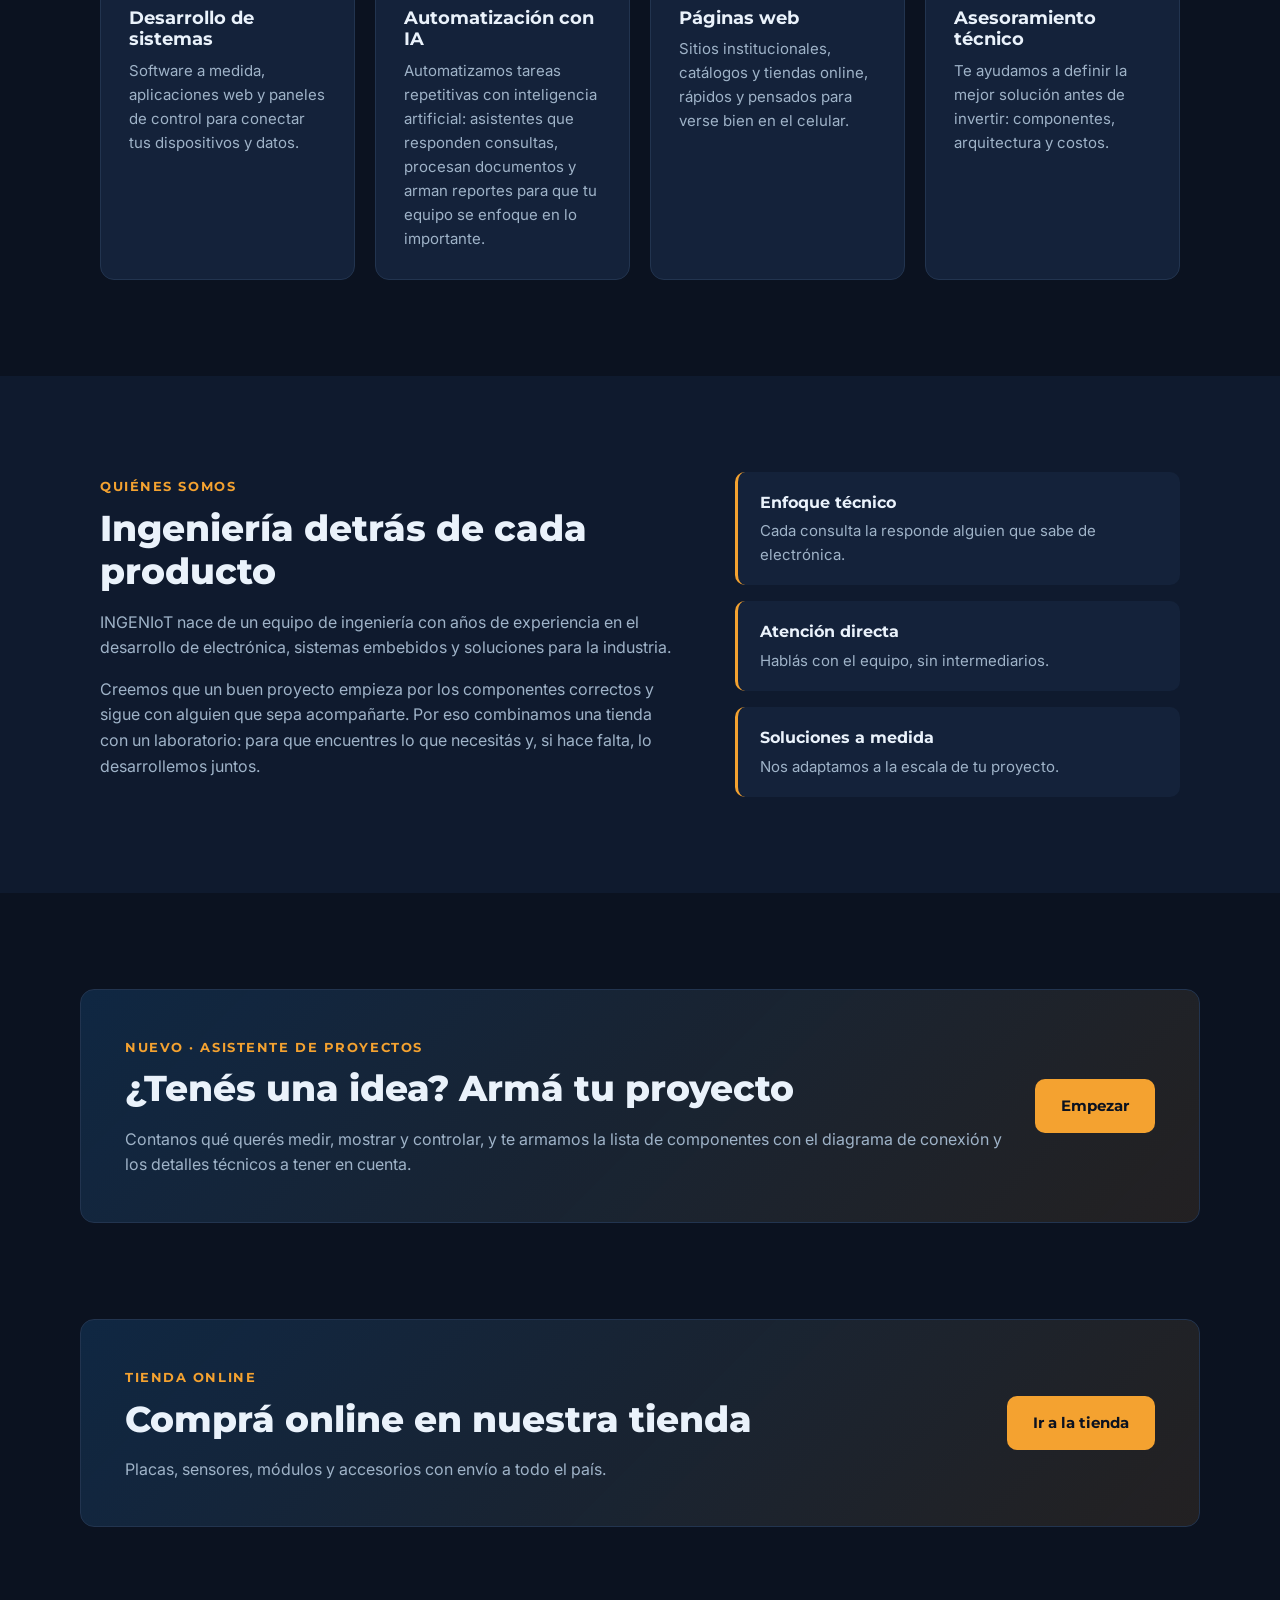
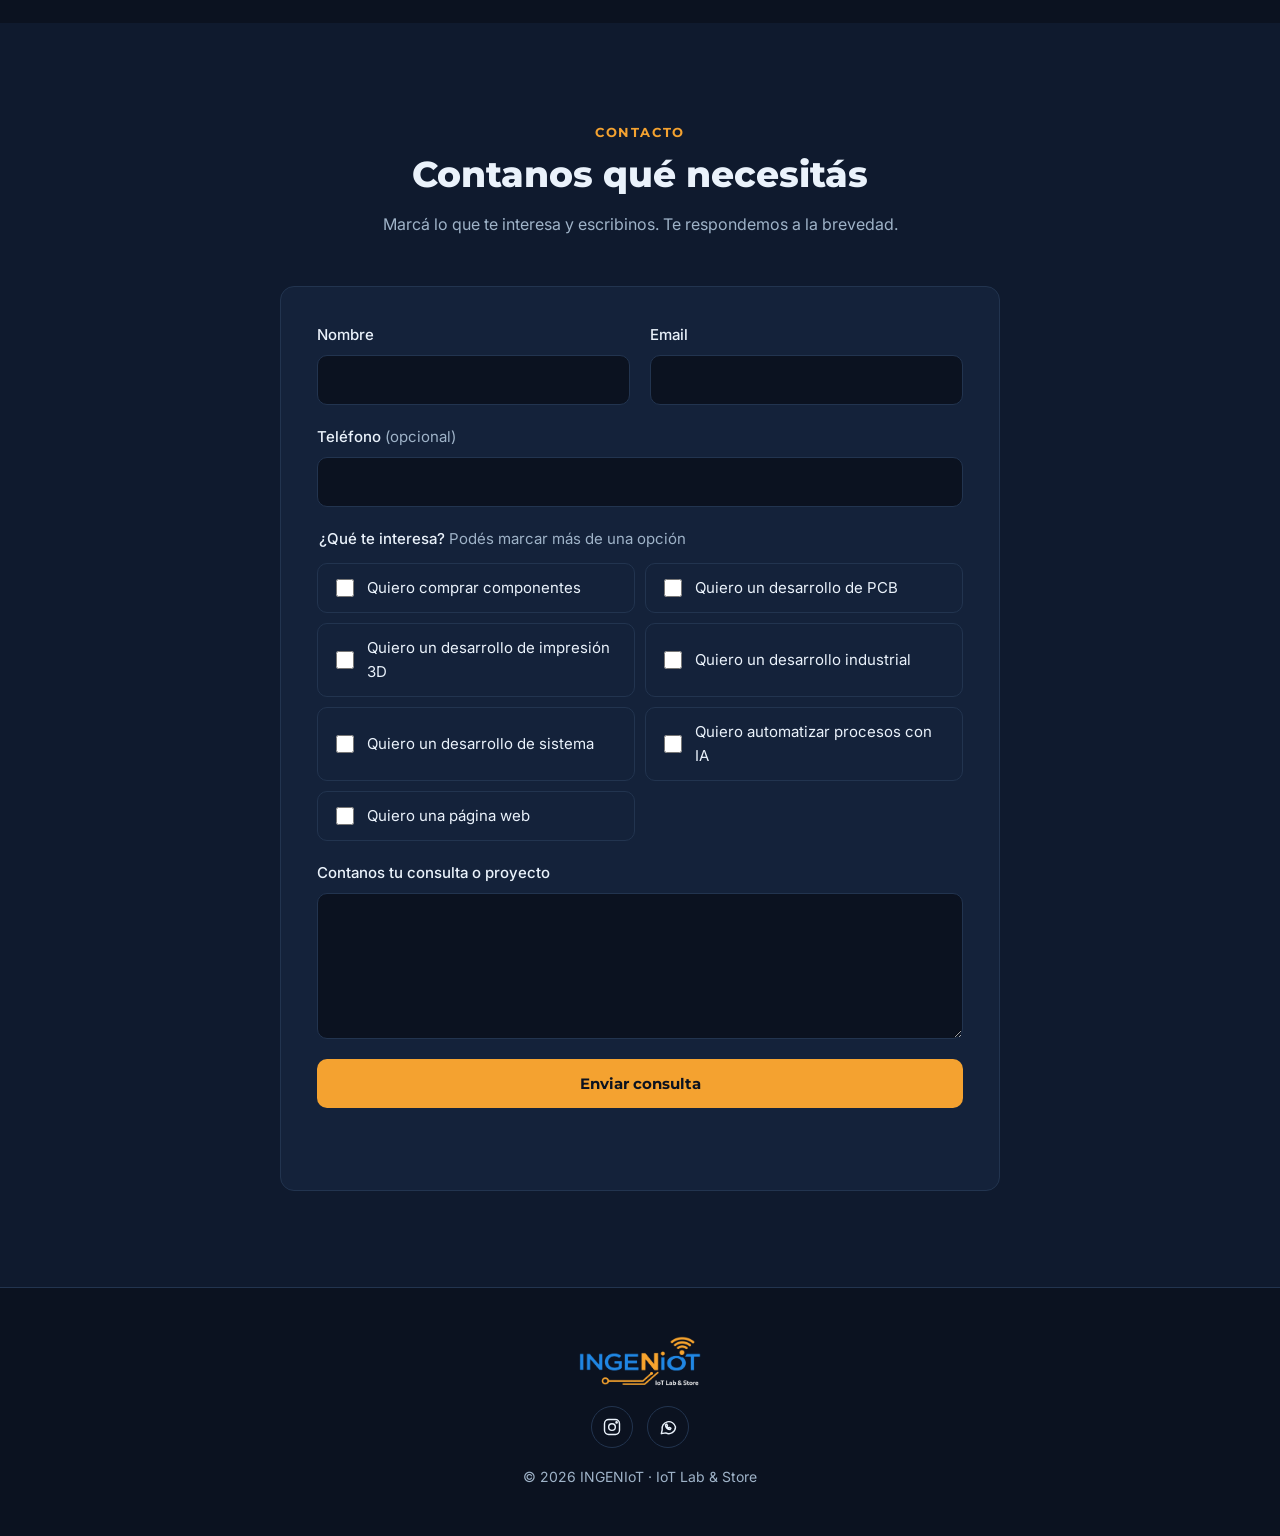
==== commit 69ad782f: "Tienda online activa, botón flotante de WhatsApp y precios actualizados en el asistente" ====
--- a/index.html
+++ b/index.html
@@ -238,6 +238,12 @@
     </div>
   </footer>
 
+  <!-- ===== BOTÓN FLOTANTE DE WHATSAPP ===== -->
+  <a class="wa-float" href="https://wa.me/5491128269570?text=Hola%20INGENIoT!%20Les%20escribo%20desde%20la%20web." target="_blank" rel="noopener" aria-label="Soporte y ventas por WhatsApp">
+    <span class="wa-float-label">Soporte y ventas por WhatsApp</span>
+    <span class="wa-float-icon"><svg viewBox="0 0 24 24" aria-hidden="true"><path d="M17.472 14.382c-.297-.149-1.758-.867-2.03-.967-.273-.099-.471-.148-.67.15-.197.297-.767.966-.94 1.164-.173.199-.347.223-.644.075-.297-.15-1.255-.463-2.39-1.475-.883-.788-1.48-1.761-1.653-2.059-.173-.297-.018-.458.13-.606.134-.133.298-.347.446-.52.149-.174.198-.298.298-.497.099-.198.05-.371-.025-.52-.075-.149-.669-1.612-.916-2.207-.242-.579-.487-.5-.669-.51-.173-.008-.371-.01-.57-.01-.198 0-.52.074-.792.372-.272.297-1.04 1.016-1.04 2.479 0 1.462 1.065 2.875 1.213 3.074.149.198 2.096 3.2 5.077 4.487.709.306 1.262.489 1.694.625.712.227 1.36.195 1.871.118.571-.085 1.758-.719 2.006-1.413.248-.694.248-1.289.173-1.413-.074-.124-.272-.198-.57-.347m-5.421 7.403h-.004a9.87 9.87 0 01-5.031-1.378l-.361-.214-3.741.982.998-3.648-.235-.374a9.86 9.86 0 01-1.51-5.26c.001-5.45 4.436-9.884 9.888-9.884 2.64 0 5.122 1.03 6.988 2.898a9.825 9.825 0 012.893 6.994c-.003 5.45-4.437 9.884-9.885 9.884m8.413-18.297A11.815 11.815 0 0012.05 0C5.495 0 .16 5.335.157 11.892c0 2.096.547 4.142 1.588 5.945L.057 24l6.305-1.654a11.882 11.882 0 005.683 1.448h.005c6.554 0 11.89-5.335 11.893-11.893a11.821 11.821 0 00-3.48-8.413Z"/></svg></span>
+  </a>
+
   <script src="script.js"></script>
 </body>
 </html>
--- a/styles.css
+++ b/styles.css
@@ -218,3 +218,25 @@
   .store-cta { flex-direction: column; align-items: flex-start; padding: 28px; }
   .store-cta .btn { width: 100%; }
 }
+
+/* ===== Botón flotante de WhatsApp ===== */
+.wa-float {
+  position: fixed; right: 20px; bottom: 20px; z-index: 50;
+  display: flex; align-items: center; gap: 10px; text-decoration: none;
+}
+.wa-float-icon {
+  width: 56px; height: 56px; border-radius: 50%; display: grid; place-items: center;
+  background: #25D366; box-shadow: 0 8px 24px rgba(0,0,0,.35); transition: transform .15s;
+}
+.wa-float-icon svg { width: 30px; height: 30px; fill: #fff; }
+.wa-float-label {
+  background: var(--surface); color: var(--text); border: 1px solid var(--border);
+  padding: 8px 14px; border-radius: 999px; font-size: 14px; font-weight: 600;
+  box-shadow: 0 8px 24px rgba(0,0,0,.3); white-space: nowrap;
+}
+.wa-float:hover .wa-float-icon { transform: scale(1.08); }
+@media (max-width: 720px) {
+  .wa-float { right: 14px; bottom: 14px; }
+  .wa-float-label { display: none; }   /* en el celular, solo el ícono */
+  .wa-float-icon { width: 52px; height: 52px; }
+}
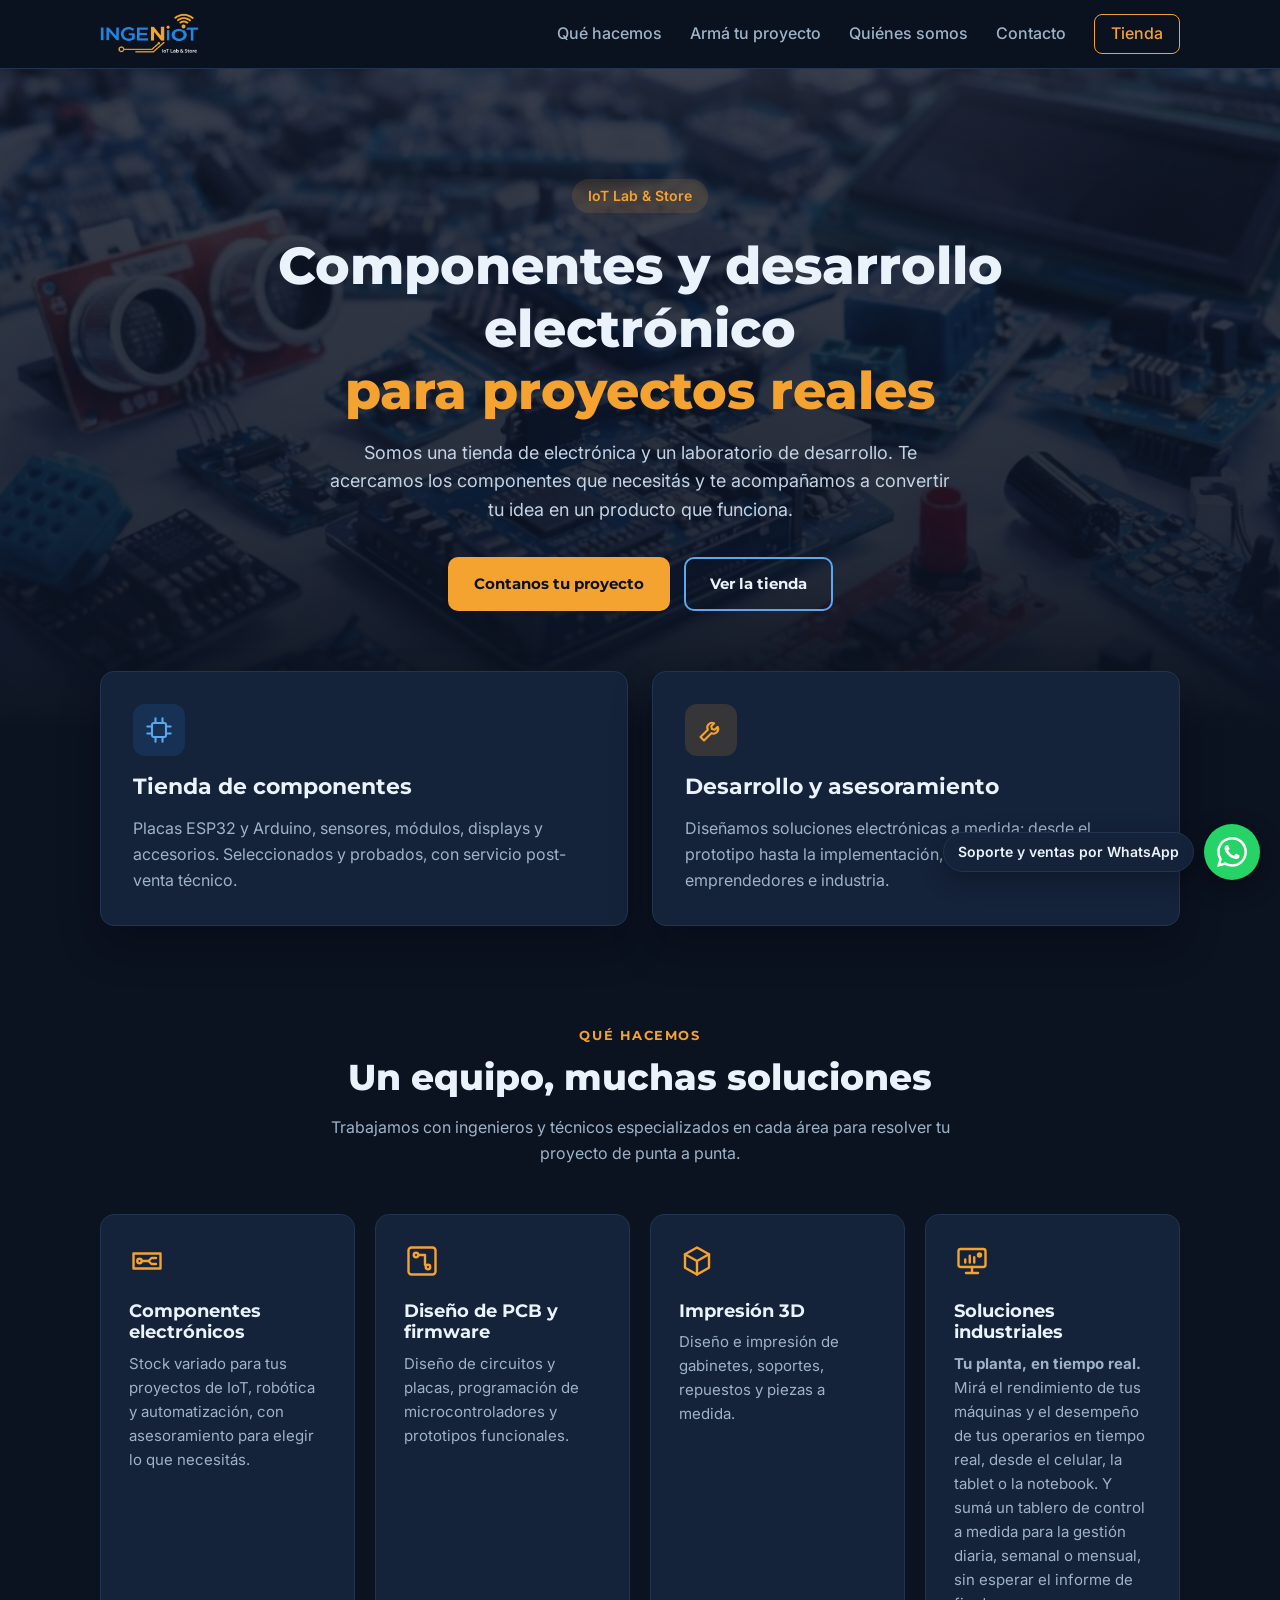
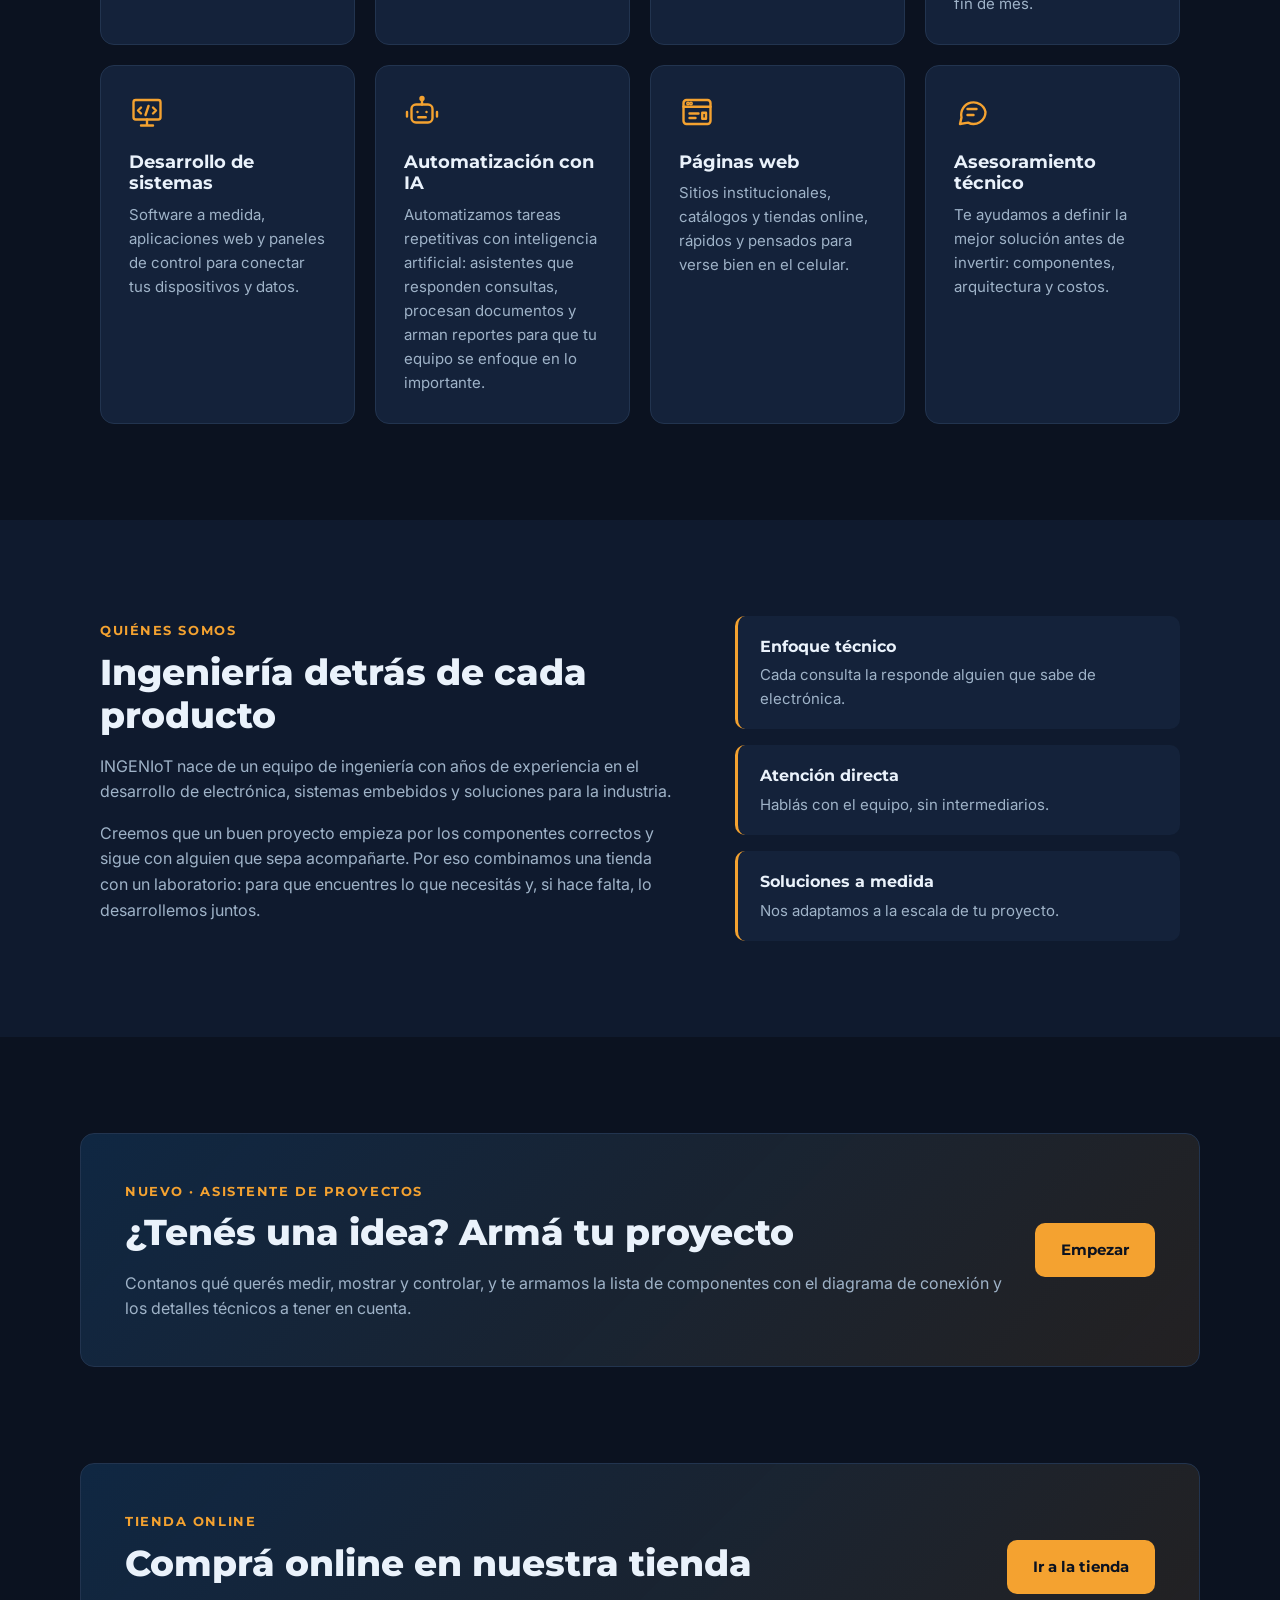
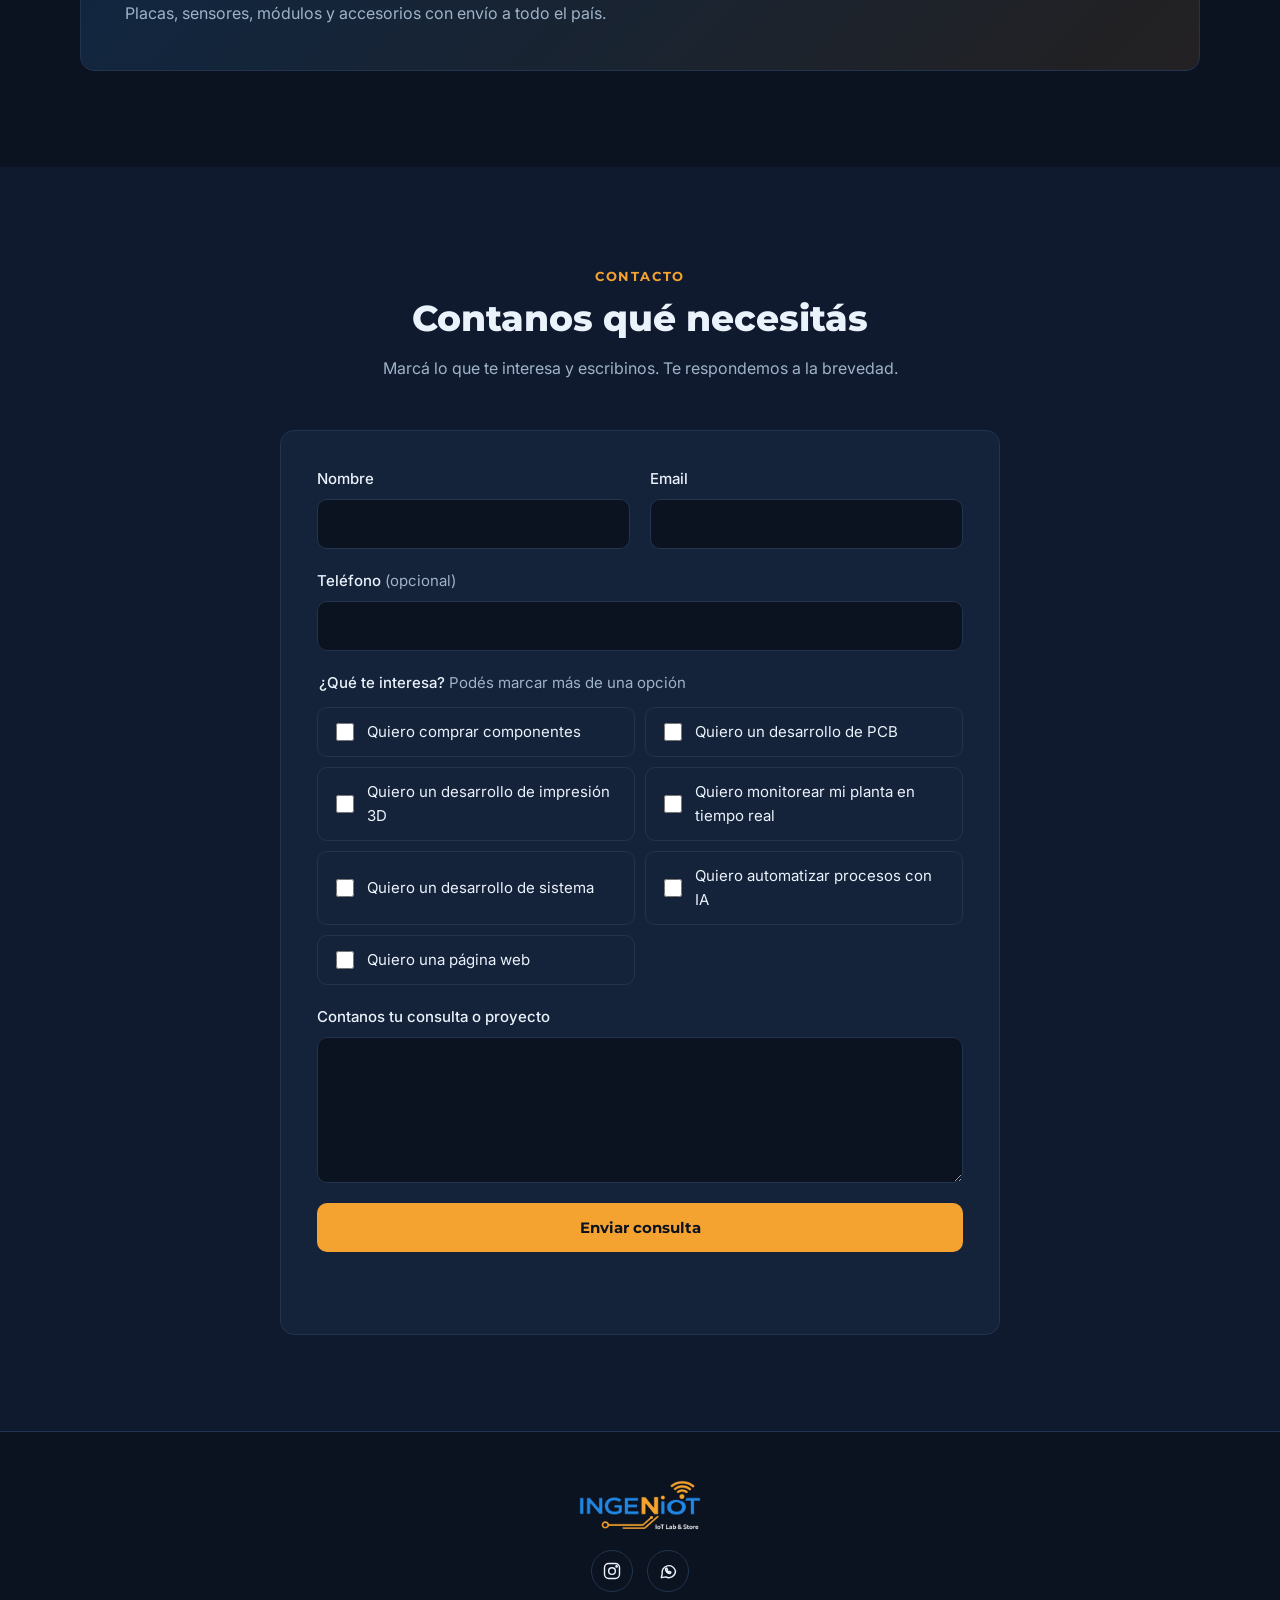
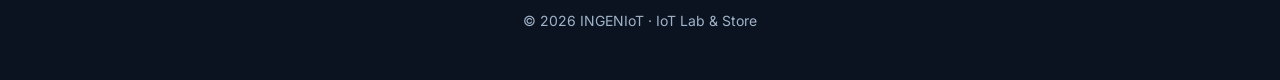
==== commit a4fa9d14: "Cambio de texto de "Soluciones industriales" en base a IngeniOEE" ====
--- a/index.html
+++ b/index.html
@@ -97,9 +97,9 @@
           <p>Diseño e impresión de gabinetes, soportes, repuestos y piezas a medida.</p>
         </article>
         <article class="card">
-          <svg viewBox="0 0 24 24" aria-hidden="true"><path d="M3 21V10l5 3V10l5 3V6l8 4v11z"/><path d="M7 17h2M12 17h2M17 17h2"/></svg>
+          <svg viewBox="0 0 24 24" aria-hidden="true"><rect x="3" y="4" width="18" height="12" rx="1.5"/><path d="M8 20h8M12 16v4M7.5 13v-2M10.5 13V8.5M13.5 13V9.5"/><circle cx="17" cy="8" r="1"/></svg>
           <h3>Soluciones industriales</h3>
-          <p>Automatización, monitoreo de variables y adecuación de equipos para procesos productivos.</p>
+          <p><strong>Tu planta, en tiempo real.</strong> Mirá el rendimiento de tus máquinas y el desempeño de tus operarios en tiempo real, desde el celular, la tablet o la notebook. Y sumá un tablero de control a medida para la gestión diaria, semanal o mensual, sin esperar el informe de fin de mes.</p>
         </article>
         <article class="card">
           <svg viewBox="0 0 24 24" aria-hidden="true"><rect x="3" y="4" width="18" height="13" rx="1.5"/><path d="M8 21h8M12 17v4M8 9l-2 2 2 2M16 9l2 2-2 2M13 8l-2 6"/></svg>
@@ -205,7 +205,7 @@
             <label class="check"><input type="checkbox" name="interes" value="Quiero comprar componentes"><span>Quiero comprar componentes</span></label>
             <label class="check"><input type="checkbox" name="interes" value="Quiero un desarrollo de PCB"><span>Quiero un desarrollo de PCB</span></label>
             <label class="check"><input type="checkbox" name="interes" value="Quiero un desarrollo de impresión 3D"><span>Quiero un desarrollo de impresión 3D</span></label>
-            <label class="check"><input type="checkbox" name="interes" value="Quiero un desarrollo industrial"><span>Quiero un desarrollo industrial</span></label>
+            <label class="check"><input type="checkbox" name="interes" value="Quiero monitorear mi planta en tiempo real"><span>Quiero monitorear mi planta en tiempo real</span></label>
             <label class="check"><input type="checkbox" name="interes" value="Quiero un desarrollo de sistema"><span>Quiero un desarrollo de sistema</span></label>
             <label class="check"><input type="checkbox" name="interes" value="Quiero automatizar procesos con IA"><span>Quiero automatizar procesos con IA</span></label>
             <label class="check"><input type="checkbox" name="interes" value="Quiero una página web"><span>Quiero una página web</span></label>
@@ -245,5 +245,8 @@
   </a>
 
   <script src="script.js"></script>
+  <!-- Cloudflare Web Analytics -->
+  <script type="module" src="https://static.cloudflareinsights.com/beacon.min.js" data-cf-beacon='{"token": "4efd9dc6b10c491eab348f158e0e42d2"}'></script>
+  <!-- End Cloudflare Web Analytics -->
 </body>
 </html>
